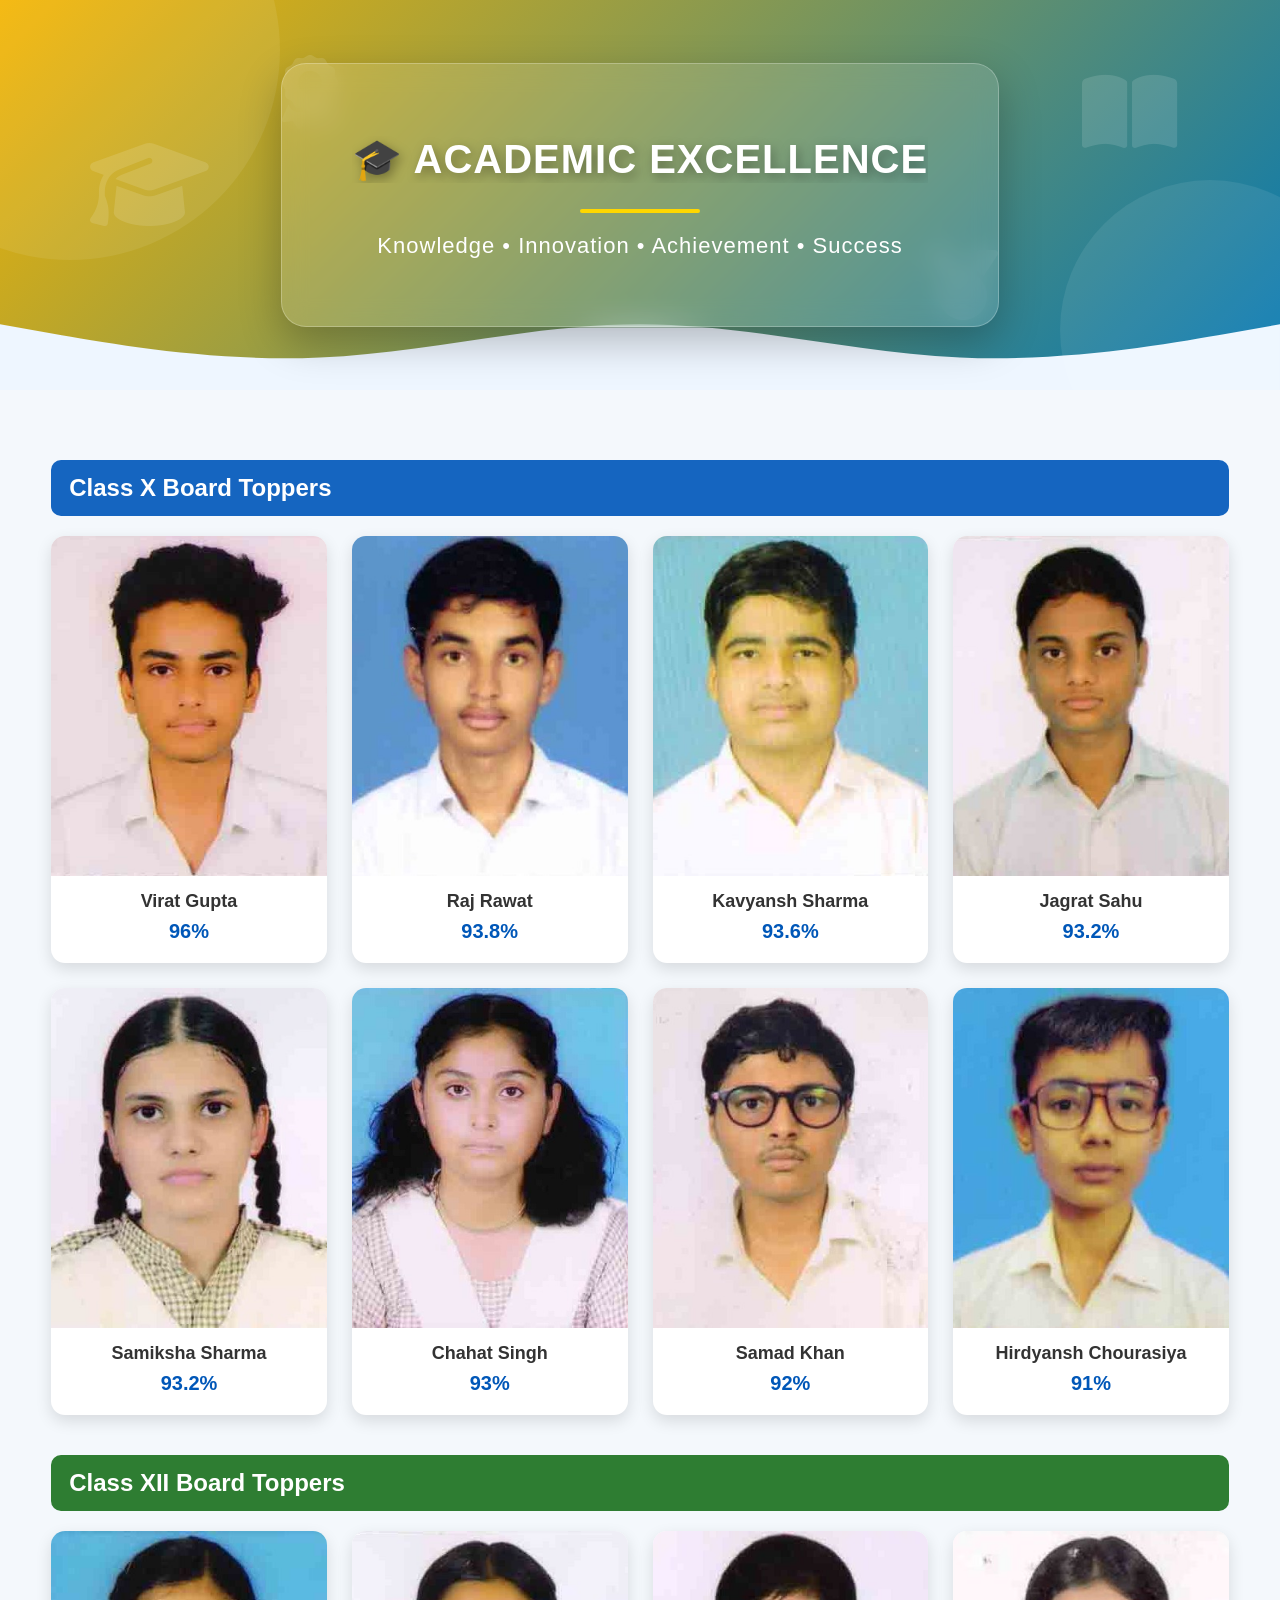
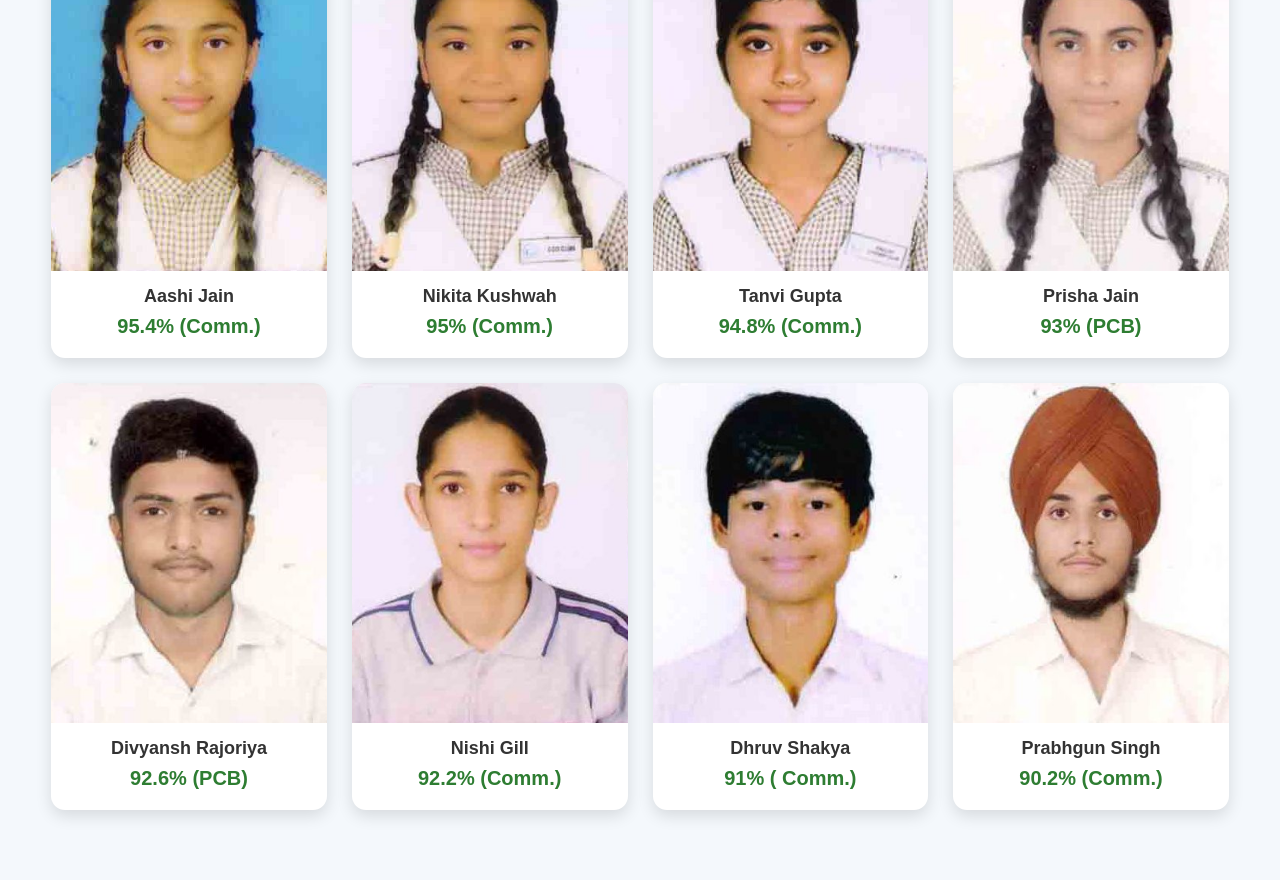
==== Achievements.html @ 6c7ca2c3 "Update Achievements.html" ====
<!DOCTYPE html>
<html lang="en">
<head>
    <meta charset="UTF-8">
    <meta name="viewport" content="width=device-width, initial-scale=1.0">
    <title>Academic Excellence</title>
    
    <link rel="stylesheet" href="https://cdnjs.cloudflare.com/ajax/libs/font-awesome/6.7.2/css/all.min.css">
    
    <style>
        body {
            margin: 0;
            font-family: Arial, sans-serif;
            background: #f4f8fc;
        }
        /*=========================================
          ACADEMIC EXCELLENCE BANNER
        =========================================*/
        .banner{
            position:relative;
            height:390px;
            display:flex;
            justify-content:center;
            align-items:center;
            text-align:center;
            overflow:hidden;
            background:linear-gradient(
                -45deg,
                #001f54,
                #003b8e,
                #00509d,
                #0077b6,
                #f4b400);
            background-size:400% 400%;
            animation:gradient 12s ease infinite;
        }

        /* Decorative circles */
        .banner::before,
        .banner::after{
            content:"";
            position:absolute;
            border-radius:50%;
            background:rgba(255,255,255,.08);
        }
        .banner::before{
            width:420px;
            height:420px;
            left:-140px;
            top:-160px;
        }
        .banner::after{
            width:300px;
            height:300px;
            right:-80px;
            bottom:-90px;
        }

        /* Floating Icons */
        .icon{
            position:absolute;
            color:rgba(255,255,255,.13);
            animation:float 5s ease-in-out infinite;
        }
        .icon1{ font-size:95px; left:7%; top:35%; }
        .icon2{ font-size:85px; right:8%; top:18%; animation-delay:1.5s; }
        .icon3{ font-size:75px; left:22%; top:14%; animation-delay:2.5s; }
        .icon4{ font-size:70px; right:22%; bottom:18%; animation-delay:3s; }

        /* Glass Card */
        .banner-content{
            position:relative;
            z-index:10;
            background:rgba(255,255,255,.12);
            backdrop-filter:blur(12px);
            border:1px solid rgba(255,255,255,.25);
            border-radius:25px;
            padding:45px 70px;
            box-shadow:0 15px 40px rgba(0,0,0,.25);
        }
       .banner-content h1{
    color:#fff;
    font-size:clamp(18px, 5vw, 40px);
    font-weight:800;
    letter-spacing:1px;
    text-transform:uppercase;
    text-shadow:3px 4px 12px rgba(0,0,0,.35);

    white-space:nowrap;
    overflow:hidden;
    text-overflow:ellipsis;
}

.banner-content p{
    color:#fff;
    margin-top:18px;
    font-size:clamp(14px,2vw,22px);
    letter-spacing:1px;
    white-space:nowrap;
}
        .line{
            width:120px;
            height:4px;
            background:#FFD700;
            margin:20px auto;
            border-radius:20px;
        }

        /* Wave */
        .wave{
            position:absolute;
            bottom:0;
            left:0;
            width:100%;
        }

        /* Animations */
        @keyframes gradient{
            0%{ background-position:0% 50%; }
            50%{ background-position:100% 50%; }
            100%{ background-position:0% 50%; }
        }
        @keyframes float{
            0%,100%{ transform:translateY(0); }
            50%{ transform:translateY(-18px); }
        }

        /* Grid Layout */
        .container {
            width: 92%;
            margin: auto;
            padding: 30px 0;
        }
        .section {
            margin: 40px 0;
        }
        .section h2 {
            color: #fff;
            padding: 14px 18px;
            border-radius: 10px;
        }
        .blue h2 { background: #1565C0; }
        .green h2 { background: #2E7D32; }
        
        /*=========================
      RESPONSIVE GRID
=========================*/

/* Desktop - 4 cards */
.grid{
    display:grid;
    grid-template-columns:repeat(4,1fr);
    gap:25px;
}

/* Tablet - 3 cards */
@media (max-width:992px){

    .grid{
        grid-template-columns:repeat(3,1fr);
        gap:20px;
    }

}

/* Mobile - 2 cards */
@media (max-width:768px){

    .banner{
        height:300px;
    }

    .banner-content{
        width:90%;
        padding:25px;
    }

    .banner-content h1{
        font-size:38px;
    }

    .banner-content p{
        font-size:16px;
    }

    .icon{
        display:none;
    }

    .grid{
        grid-template-columns:repeat(2,1fr);
        gap:15px;
    }

    .card img{
        height:220px;
    }

    .card h3{
        font-size:15px;
    }

    .card .percentage{
        font-size:16px;
    }

}

/* Small Mobile - Still 2 cards */
@media (max-width:480px){

    .grid{
        grid-template-columns:repeat(2,1fr);
        gap:12px;
    }

    .card img{
        height:180px;
    }

    .card-details{
        padding:12px 8px;
    }

    .card h3{
        font-size:14px;
    }

    .card .percentage{
        font-size:15px;
    }

}

        /* Student Cards Updated for Full Portrait Pics */
        .card {
            background: #fff;
            border-radius: 14px;
            overflow: hidden;
            box-shadow: 0 6px 16px rgba(0,0,0,.12);
            transition: .3s;
            display: flex;
            flex-direction: column;
        }
        .card:hover {
            transform: translateY(-6px);
        }
        .card img {
            width: 100%;
            height: 340px; /* Increased height to give a full portrait look */
            object-fit: cover;
        }
        .card-details {
            padding: 15px 10px 20px;
            text-align: center;
        }
        .card h3 {
            margin: 0 0 8px 0;
            color: #333;
            font-size: 18px;
        }
        .card .percentage {
            font-size: 20px;
            font-weight: bold;
            color: #0057b8;
            margin: 0;
        }
        .green .card .percentage {
            color: #2E7D32; /* Match the green theme for Class XII */
        }

        /* Responsive Design */
        @media(max-width:992px){
            .grid {
                grid-template-columns: repeat(3, 1fr);
            }
        }
        @media (max-width: 768px) {
            .banner{ height:300px; }
            .banner-content{ width:90%; padding:25px; }
            .banner-content h1{ font-size:38px; }
            .banner-content p{ font-size:16px; }
            .icon{ display:none; }
            
            .grid {
                grid-template-columns: repeat(2, 1fr);
                gap: 15px;
            }
            .card img {
                height: 240px;
            }
            .card h3 {
                font-size: 15px;
            }
            .card .percentage {
                font-size: 16px;
            }
        }
        @media (max-width: 480px) {
            .grid {
                grid-template-columns: 1fr;
            }
        }
    </style>
</head>
<body>

<div class="banner">
    <i class="fa-solid fa-graduation-cap icon icon1"></i>
    <i class="fa-solid fa-book-open icon icon2"></i>
    <i class="fa-solid fa-award icon icon3"></i>
    <i class="fa-solid fa-medal icon icon4"></i>

    <div class="banner-content">
        <h1>🎓 Academic Excellence</h1>
        <div class="line"></div>
        <p>Knowledge • Innovation • Achievement • Success</p>
    </div>

    <svg class="wave" viewBox="0 0 1440 170">
        <path fill="#eef6ff" d="M0,96L60,106.7C120,117,240,139,360,133.3C480,128,600,96,720,96C840,96,960,128,1080,133.3C1200,139,1320,117,1380,106.7L1440,96L1440,170L0,170Z"></path>
    </svg>
</div>

<div class="container">
    
    <section class="section blue">
        <h2>Class X Board Toppers</h2>
        <div class="grid">
            
            <div class="card">
                <img src="Academics/1.jpeg" alt="Aashi Jain">
                <div class="card-details">
                    <h3>Virat Gupta</h3>
                    <p class="percentage">96%</p>
                </div>
            </div>

            <div class="card">
                <img src="Academics/2.jpeg" alt="Student 2">
                <div class="card-details">
                    <h3>Raj Rawat</h3>
                    <p class="percentage">93.8%</p>
                </div>
            </div>

            <div class="card">
                <img src="Academics/3.jpeg" alt="Student 3">
                <div class="card-details">
                    <h3>Kavyansh Sharma</h3>
                    <p class="percentage">93.6%</p>
                </div>
            </div>

            <div class="card">
                <img src="Academics/4.jpeg" alt="Student 4">
                <div class="card-details">
                    <h3>Jagrat Sahu</h3>
                    <p class="percentage">93.2%</p>
                </div>
            </div>

            <div class="card">
                <img src="Academics/5.jpeg" alt="Student 5">
                <div class="card-details">
                    <h3>Samiksha Sharma</h3>
                    <p class="percentage">93.2%</p>
                </div>
            </div>

            <div class="card">
                <img src="Academics/6.jpeg" alt="Student 6">
                <div class="card-details">
                    <h3>Chahat Singh</h3>
                    <p class="percentage">93%</p>
                </div>
            </div>

            <div class="card">
                <img src="Academics/7.jpeg" alt="Student 7">
                <div class="card-details">
                    <h3>Samad Khan</h3>
                    <p class="percentage">92%</p>
                </div>
            </div>

            <div class="card">
                <img src="Academics/8.jpeg" alt="Student 8">
                <div class="card-details">
                    <h3>Hirdyansh Chourasiya</h3>
                    <p class="percentage">91%</p>
                </div>
            </div>

        </div>
    </section>

    <section class="section green">
        <h2>Class XII Board Toppers</h2>
        <div class="grid">
            
            <div class="card">
                <img src="Academics/9.jpeg" alt="Student 9">
                <div class="card-details">
                    <h3>Aashi Jain</h3>
                    <p class="percentage">95.4% (Comm.)</p>
                </div>
            </div>

            <div class="card">
                <img src="Academics/10.jpeg" alt="Student 10">
                <div class="card-details">
                    <h3>Nikita Kushwah</h3>
                    <p class="percentage">95% (Comm.)</p>
                </div>
            </div>

            <div class="card">
                <img src="Academics/11.jpeg" alt="Student 11">
                <div class="card-details">
                    <h3>Tanvi Gupta</h3>
                    <p class="percentage">94.8% (Comm.)</p>
                </div>
            </div>

            <div class="card">
                <img src="Academics/12.jpeg" alt="Student 12">
                <div class="card-details">
                    <h3>Prisha Jain</h3>
                    <p class="percentage">93% (PCB)</p>
                </div>
            </div>

            <div class="card">
                <img src="Academics/13.jpeg" alt="Student 13">
                <div class="card-details">
                    <h3>Divyansh Rajoriya </h3>
                    <p class="percentage">92.6% (PCB)</p>
                </div>
            </div>

            <div class="card">
                <img src="Academics/14.jpeg" alt="Student 14">
                <div class="card-details">
                    <h3>Nishi Gill</h3>
                    <p class="percentage">92.2% (Comm.)</p>
                </div>
            </div>

            <div class="card">
                <img src="Academics/15.jpeg" alt="Student 15">
                <div class="card-details">
                    <h3>Dhruv Shakya</h3>
                    <p class="percentage">91% ( Comm.)</p>
                </div>
            </div>

            <div class="card">
                <img src="Academics/16.jpeg" alt="Student 16">
                <div class="card-details">
                    <h3>Prabhgun Singh</h3>
                    <p class="percentage">90.2% (Comm.)</p>
                </div>
            </div>

        </div>
    </section>

</div>

</body>
</html>
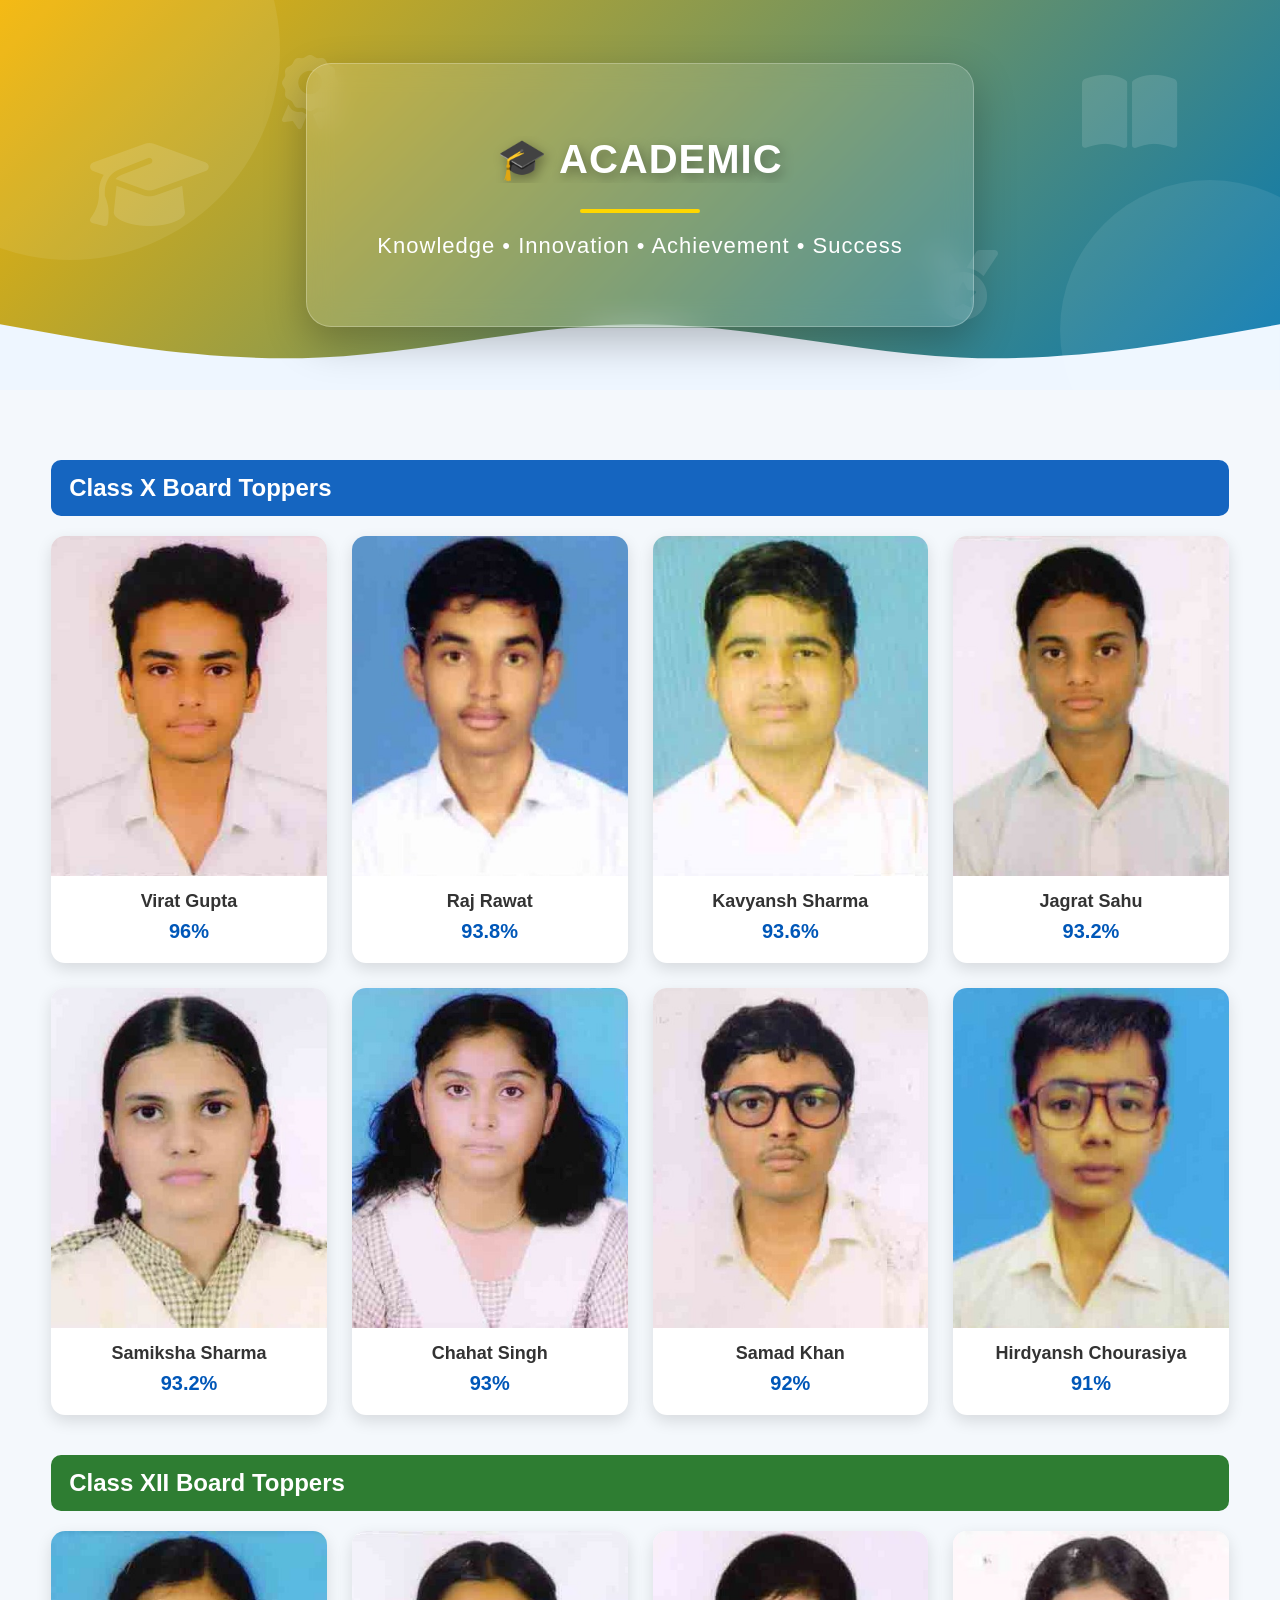
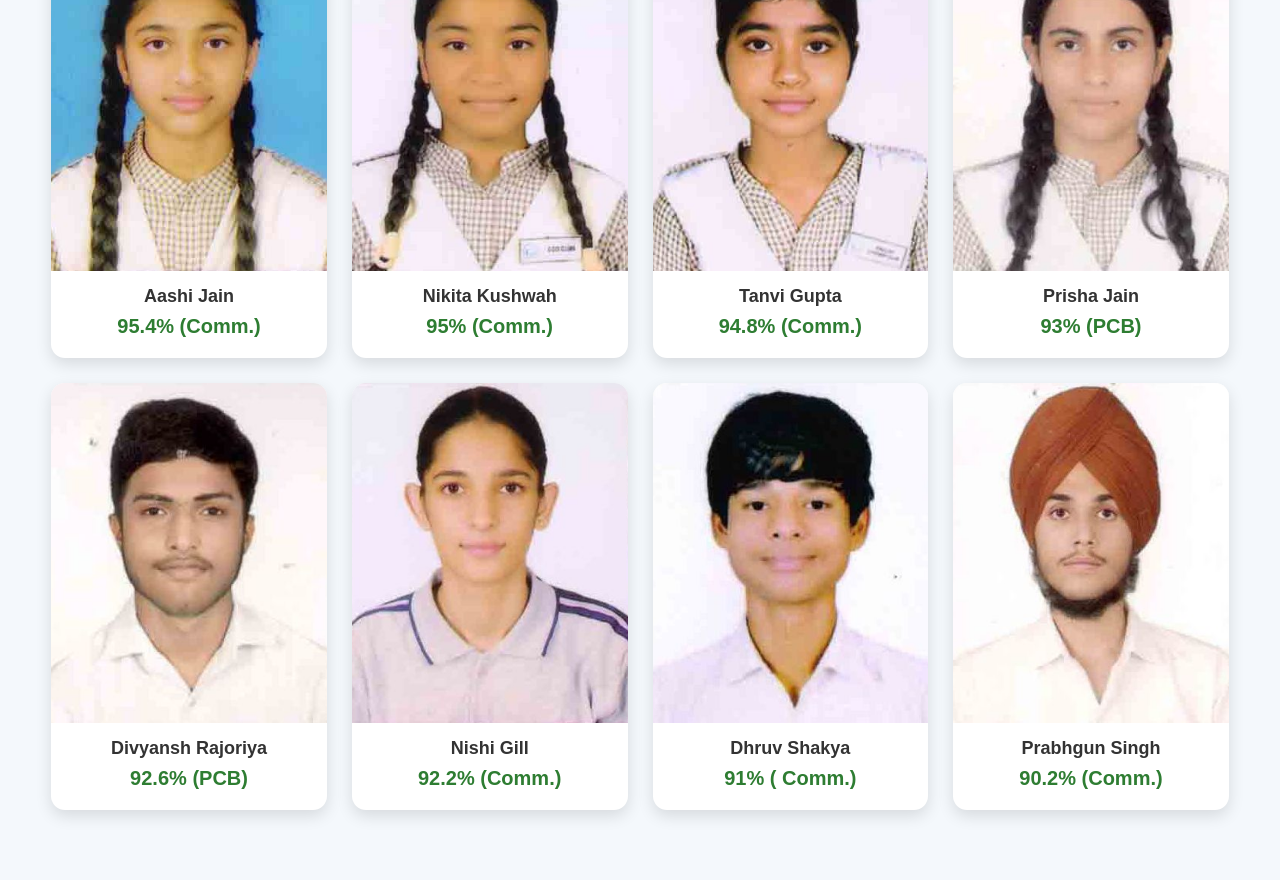
==== commit d248279f: "Update Achievements.html" ====
--- a/Achievements.html
+++ b/Achievements.html
@@ -312,7 +312,7 @@
     <i class="fa-solid fa-medal icon icon4"></i>
 
     <div class="banner-content">
-        <h1>🎓 Academic Excellence</h1>
+        <h1>🎓 Academic </h1>
         <div class="line"></div>
         <p>Knowledge • Innovation • Achievement • Success</p>
     </div>
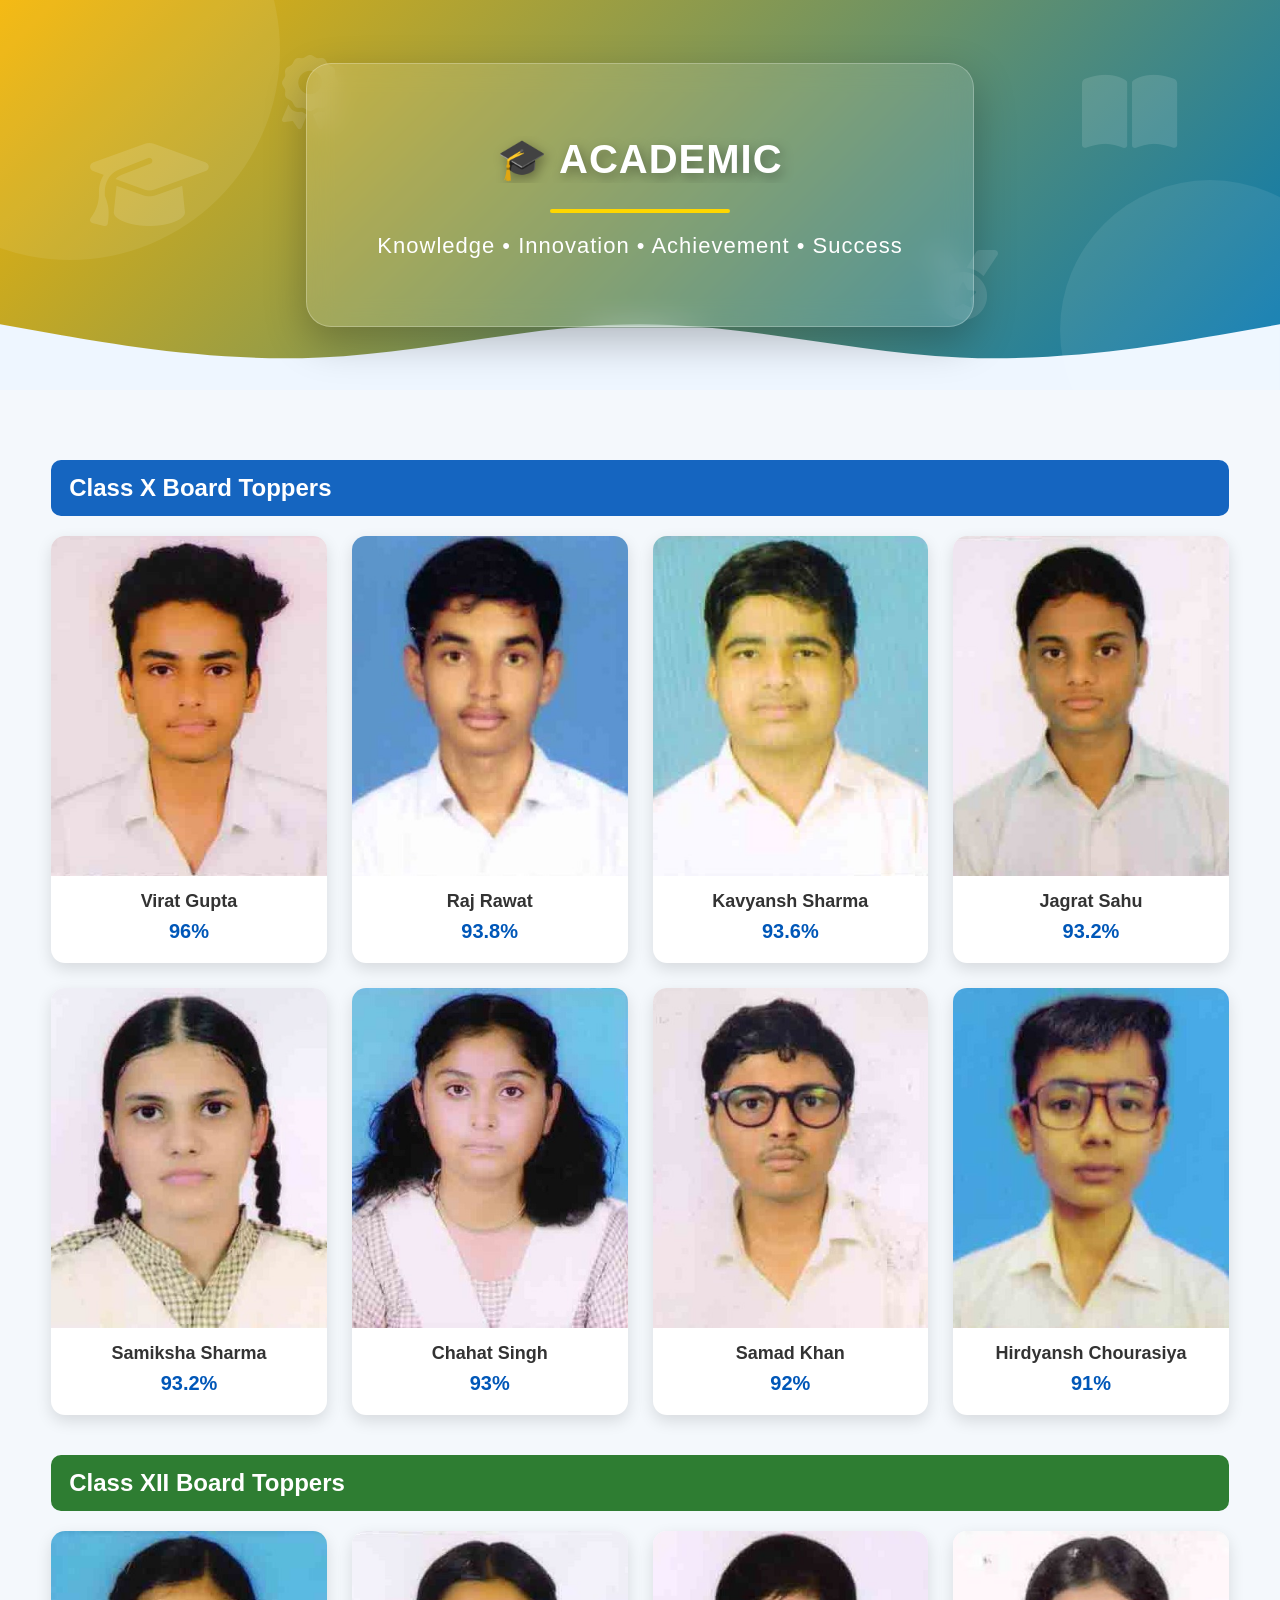
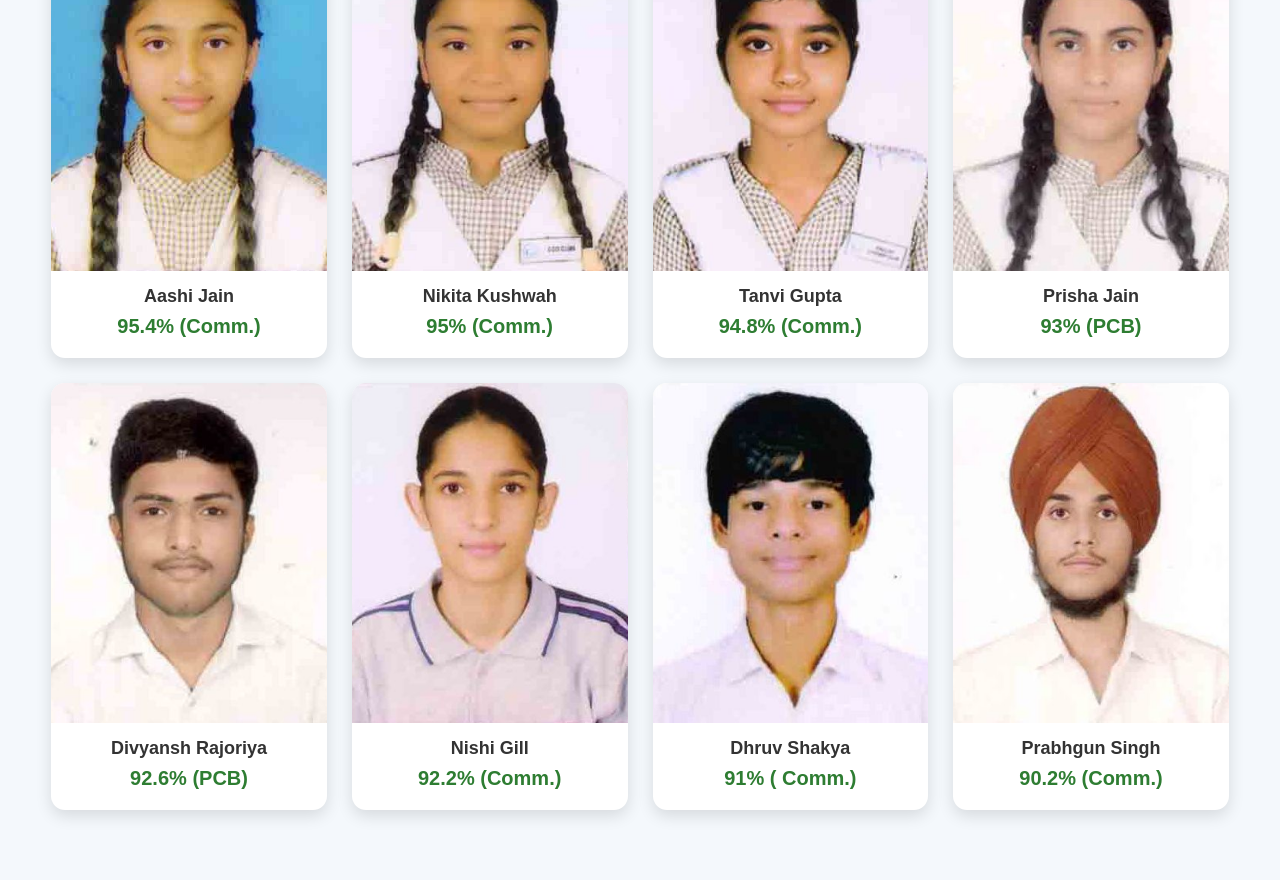
==== commit a6cbbe75: "Update Achievements.html" ====
--- a/Achievements.html
+++ b/Achievements.html
@@ -99,7 +99,7 @@
     white-space:nowrap;
 }
         .line{
-            width:120px;
+            width:180px;
             height:4px;
             background:#FFD700;
             margin:20px auto;
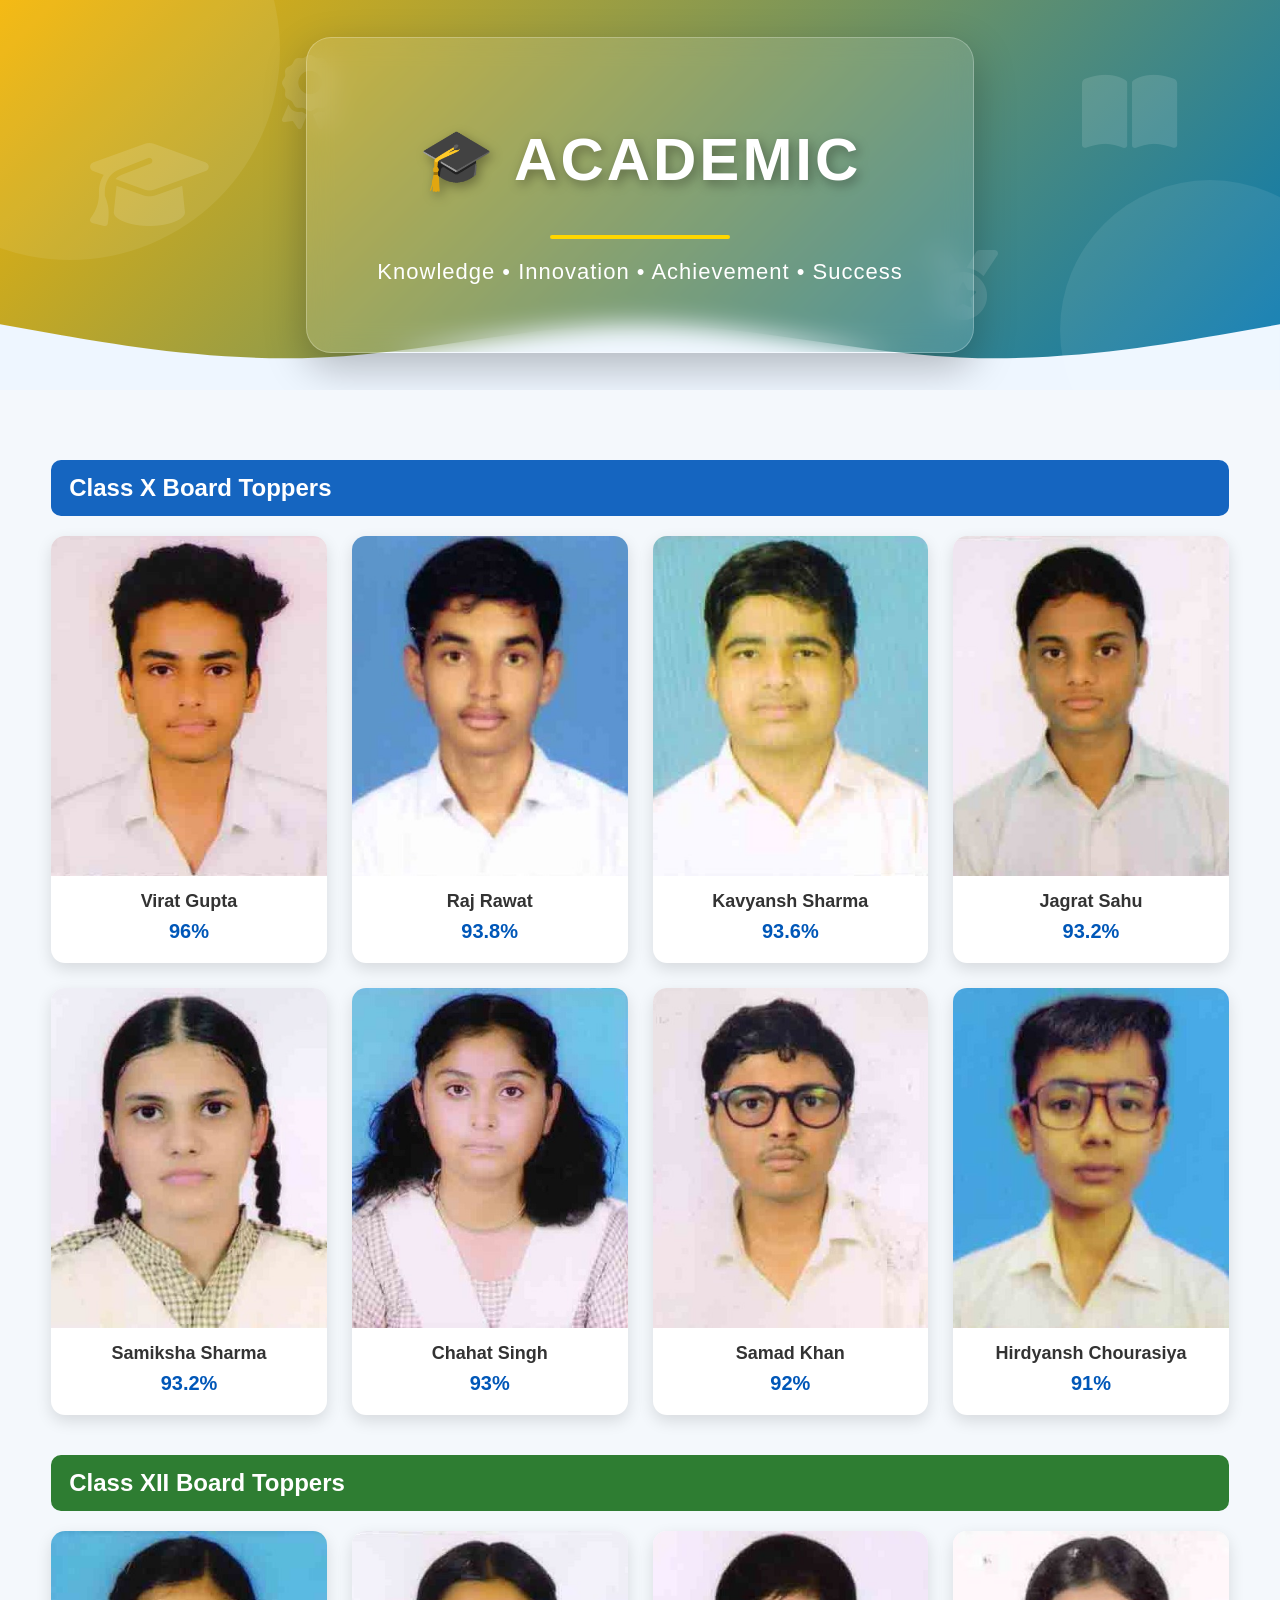
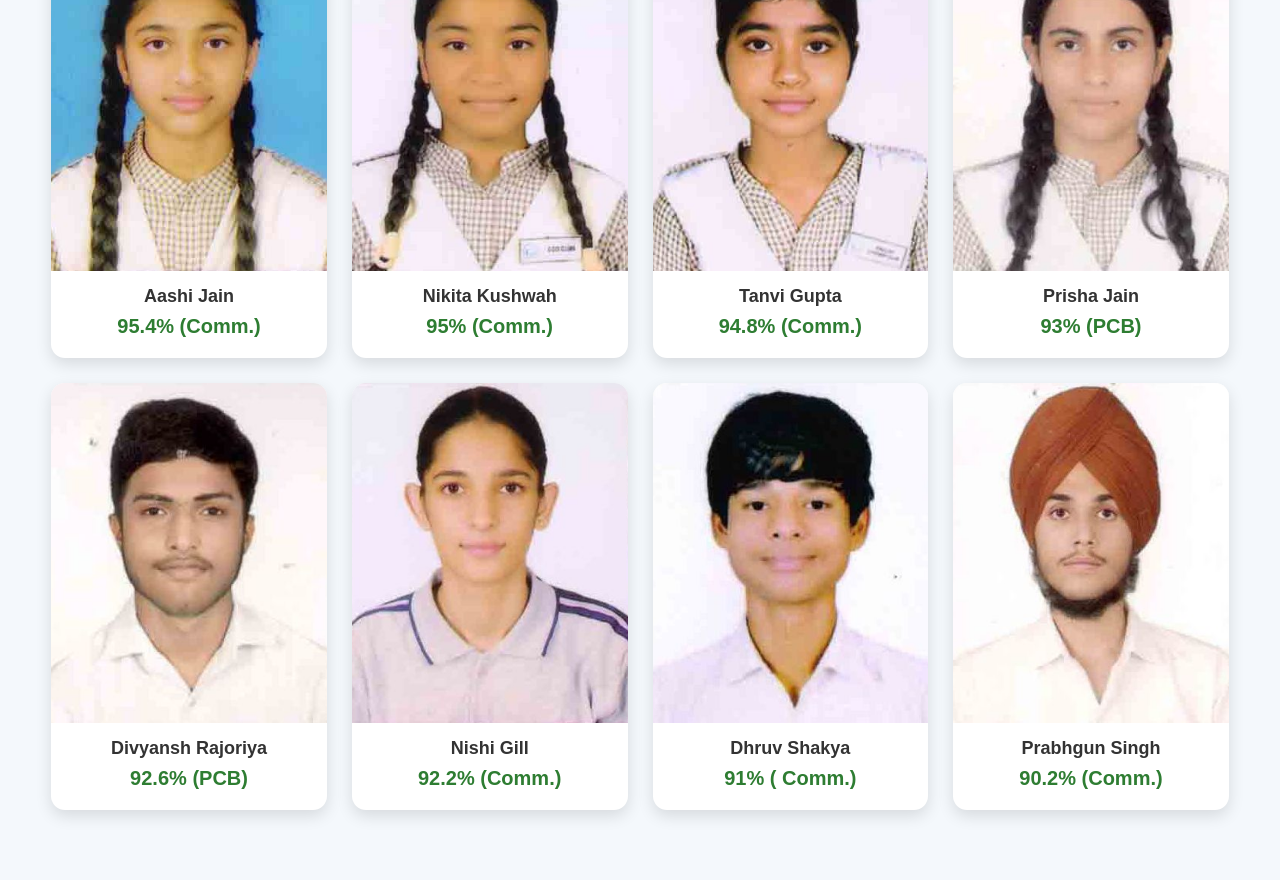
==== commit 0ea0cd67: "Update Achievements.html" ====
--- a/Achievements.html
+++ b/Achievements.html
@@ -78,27 +78,38 @@
             padding:45px 70px;
             box-shadow:0 15px 40px rgba(0,0,0,.25);
         }
-       .banner-content h1{
+      .banner-content h1{
+
     color:#fff;
-    font-size:clamp(18px, 5vw, 40px);
+
+    font-size:60px;
+
     font-weight:800;
+
+    letter-spacing:3px;
+
+    text-transform:uppercase;
+
+    text-shadow:3px 4px 12px rgba(0,0,0,.35);
+ white-space:nowrap;
+
+
+}
+
+.banner-content p{
+
+    color:#fff;
+
+    margin-top:18px;
+
+    font-size:22px;
+
     letter-spacing:1px;
-    text-transform:uppercase;
-    text-shadow:3px 4px 12px rgba(0,0,0,.35);
-
-    white-space:nowrap;
-    overflow:hidden;
-    text-overflow:ellipsis;
-}
-
-.banner-content p{
-    color:#fff;
-    margin-top:18px;
-    font-size:clamp(14px,2vw,22px);
-    letter-spacing:1px;
-    white-space:nowrap;
-}
-        .line{
+ white-space:nowrap;
+
+
+}
+.line{
             width:180px;
             height:4px;
             background:#FFD700;
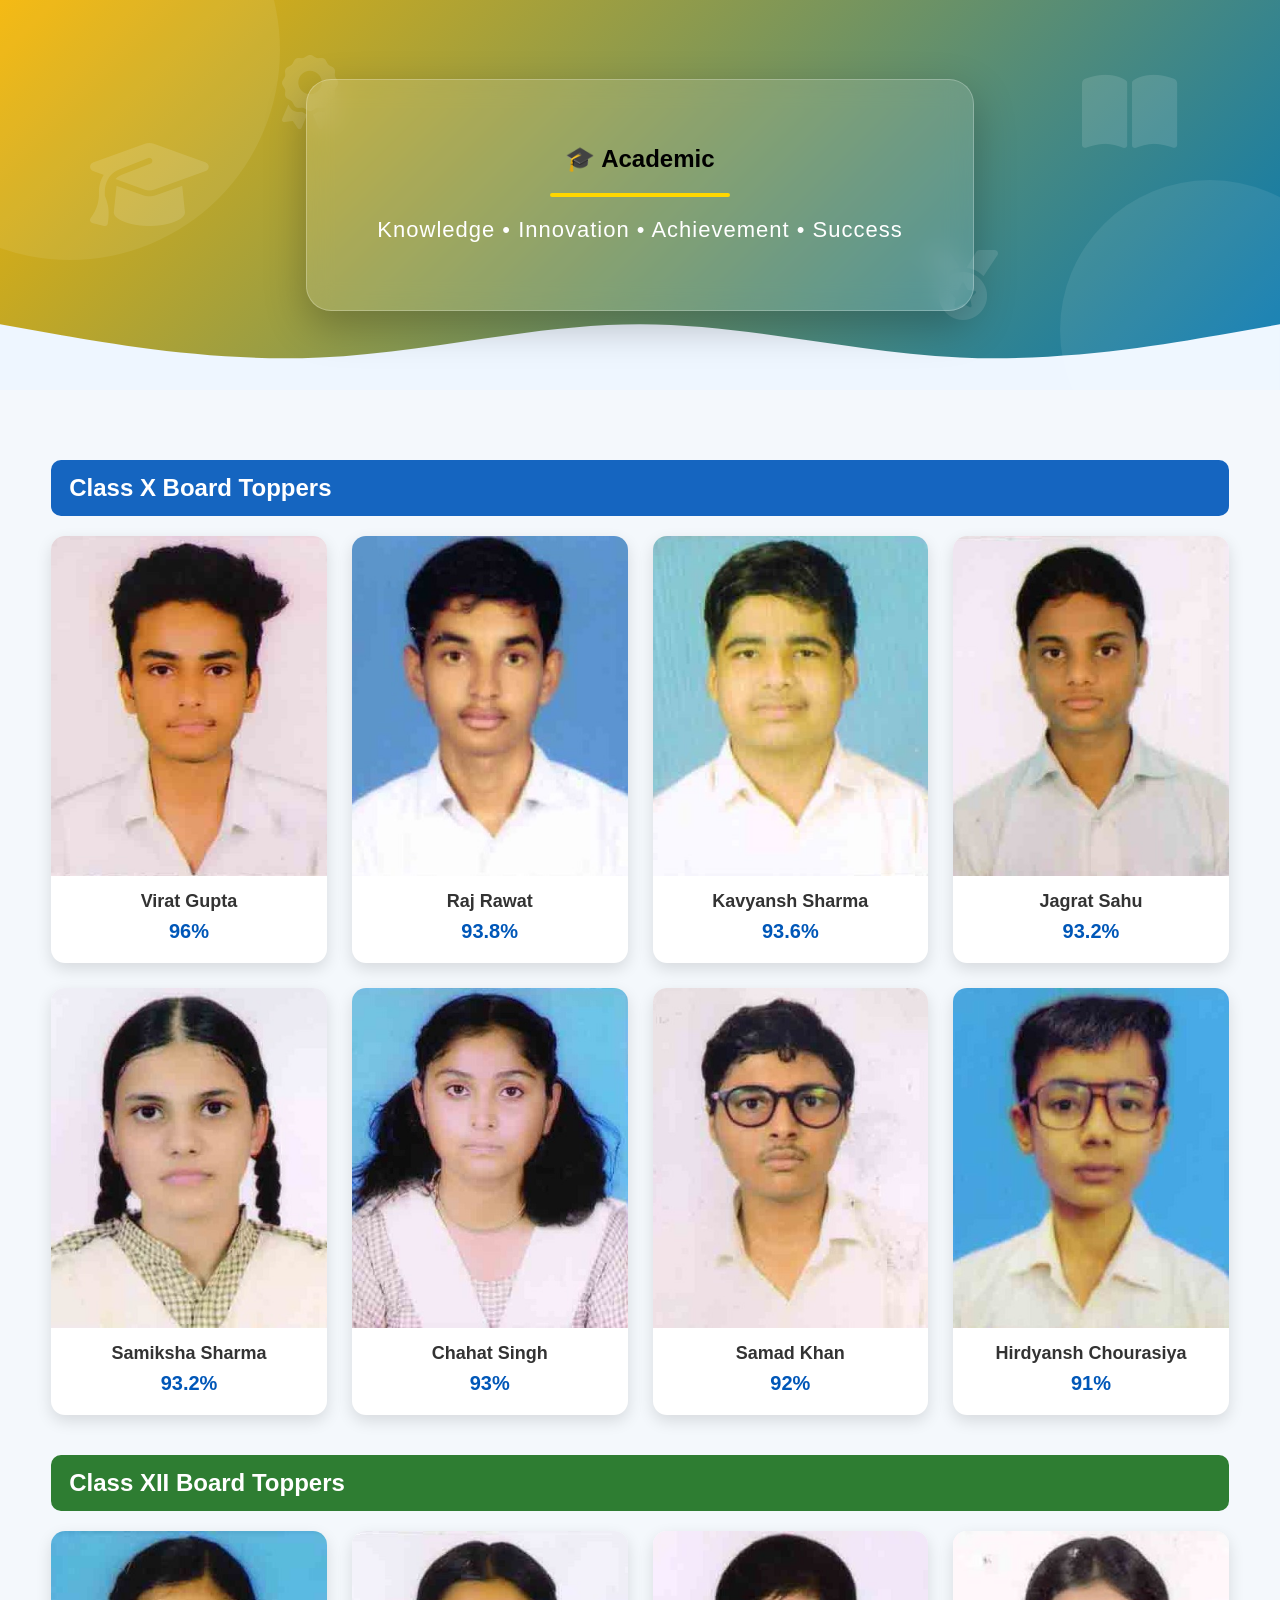
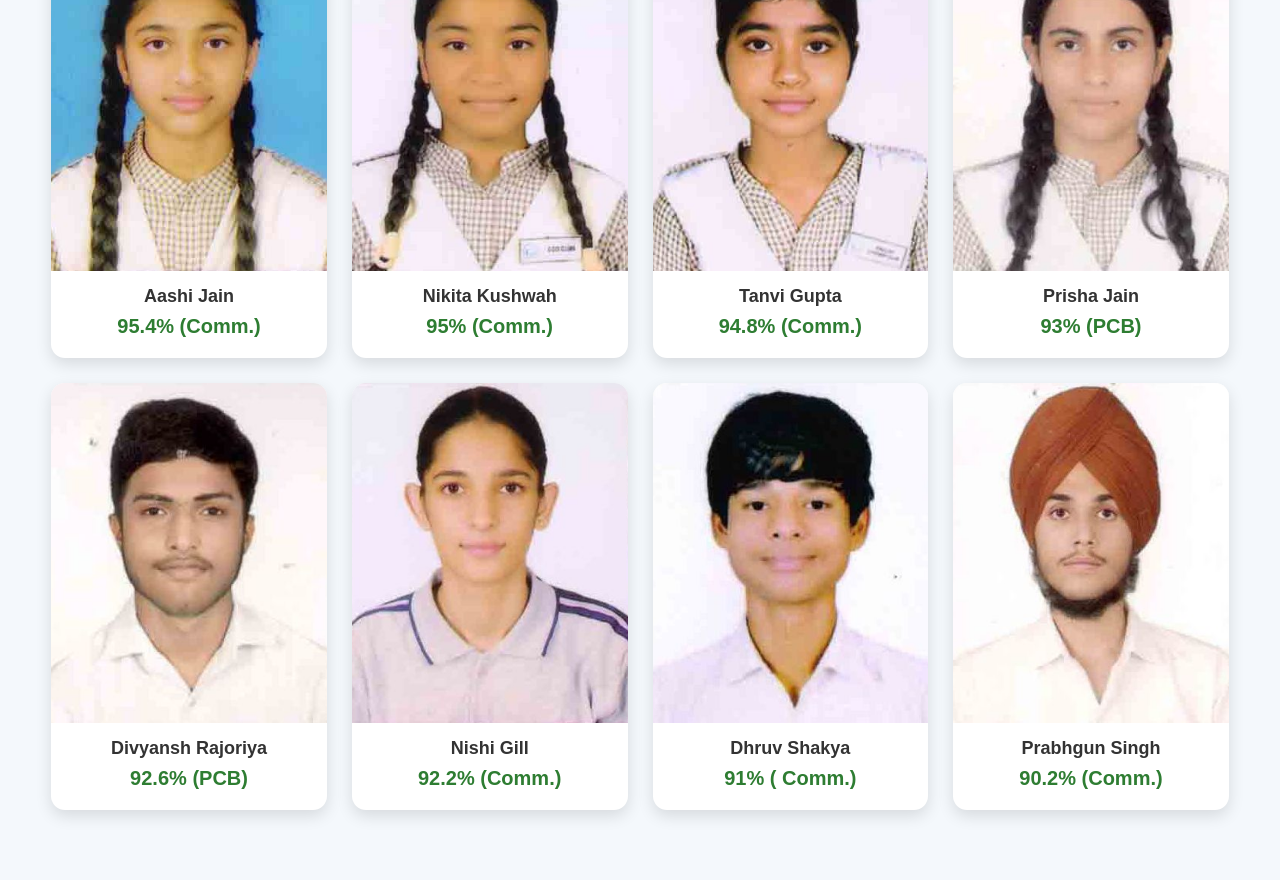
==== commit 683b0941: "Update Achievements.html" ====
--- a/Achievements.html
+++ b/Achievements.html
@@ -323,7 +323,7 @@
     <i class="fa-solid fa-medal icon icon4"></i>
 
     <div class="banner-content">
-        <h1>🎓 Academic </h1>
+        <h2>🎓 Academic </h2>
         <div class="line"></div>
         <p>Knowledge • Innovation • Achievement • Success</p>
     </div>
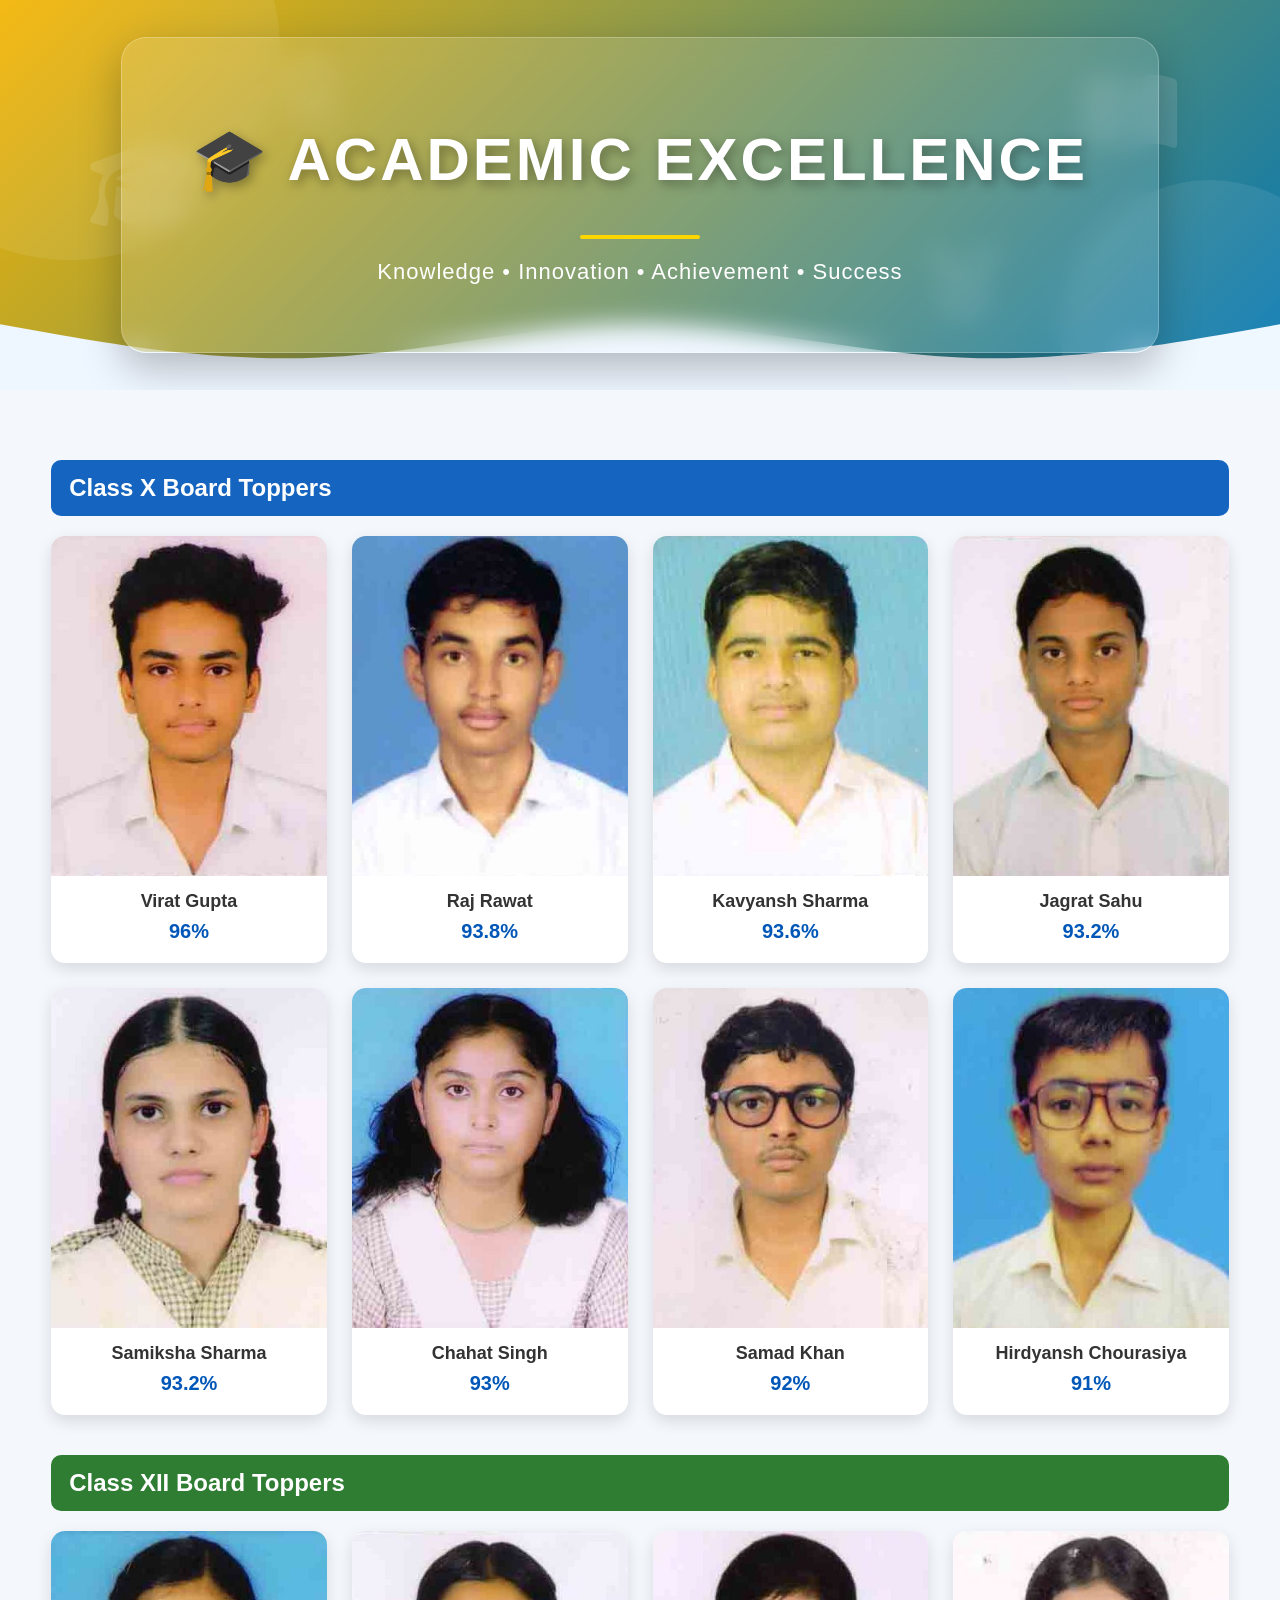
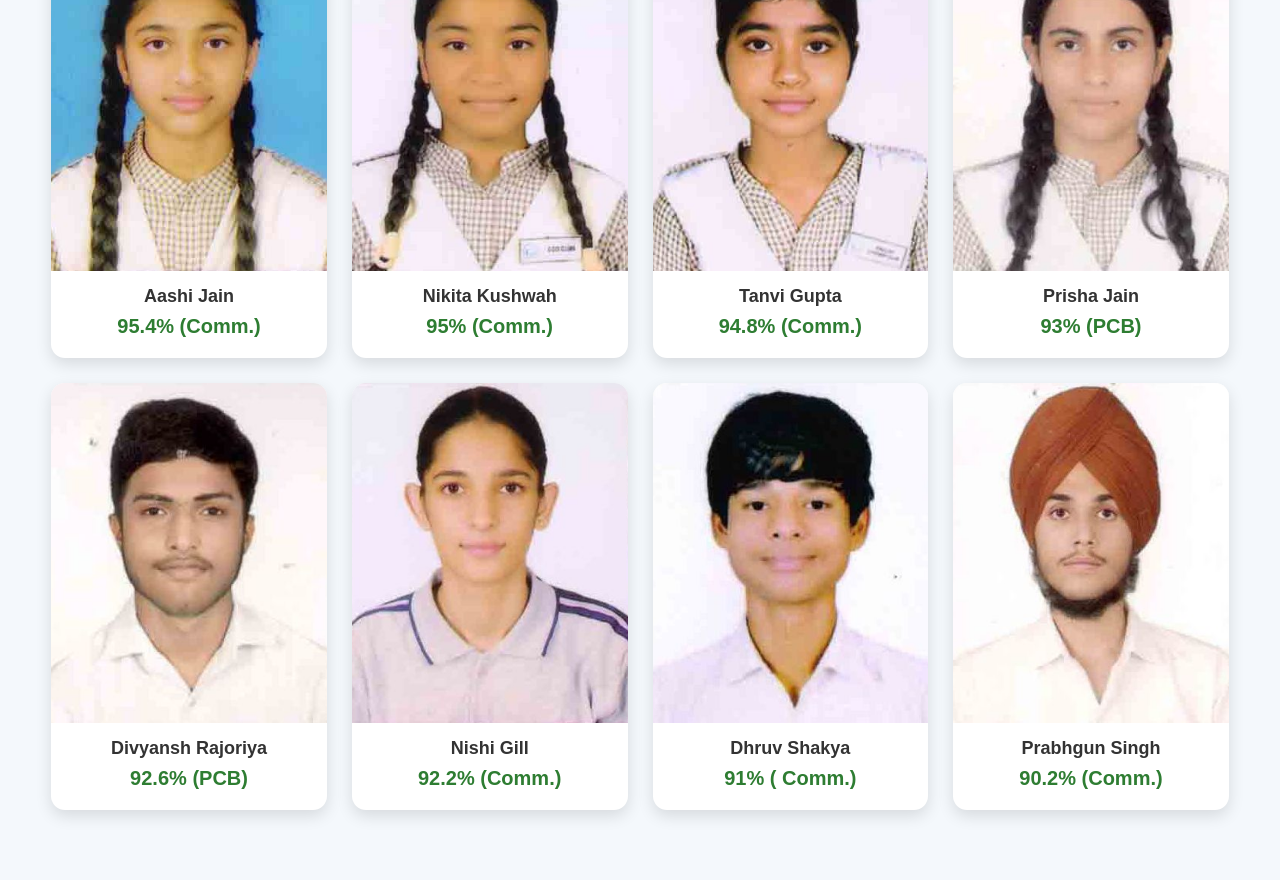
==== commit 728d59f0: "Add files via upload" ====
--- a/Achievements.html
+++ b/Achievements.html
@@ -78,7 +78,7 @@
             padding:45px 70px;
             box-shadow:0 15px 40px rgba(0,0,0,.25);
         }
-      .banner-content h1{
+        .banner-content h1{
 
     color:#fff;
 
@@ -109,8 +109,9 @@
 
 
 }
-.line{
-            width:180px;
+
+        .line{
+            width:120px;
             height:4px;
             background:#FFD700;
             margin:20px auto;
@@ -168,7 +169,7 @@
 @media (max-width:992px){
 
     .grid{
-        grid-template-columns:repeat(3,1fr);
+        grid-template-columns:repeat(4,1fr);
         gap:20px;
     }
 
@@ -199,7 +200,7 @@
     }
 
     .grid{
-        grid-template-columns:repeat(2,1fr);
+        grid-template-columns:repeat(4,1fr);
         gap:15px;
     }
 
@@ -221,7 +222,7 @@
 @media (max-width:480px){
 
     .grid{
-        grid-template-columns:repeat(2,1fr);
+        grid-template-columns:repeat(4,1fr);
         gap:12px;
     }
 
@@ -309,7 +310,7 @@
         }
         @media (max-width: 480px) {
             .grid {
-                grid-template-columns: 1fr;
+                grid-template-columns: repeat(4,1fr);
             }
         }
     </style>
@@ -323,7 +324,7 @@
     <i class="fa-solid fa-medal icon icon4"></i>
 
     <div class="banner-content">
-        <h2>🎓 Academic </h2>
+        <h1>🎓 Academic Excellence</h1>
         <div class="line"></div>
         <p>Knowledge • Innovation • Achievement • Success</p>
     </div>
@@ -480,4 +481,4 @@
 </div>
 
 </body>
-</html>
+</html>
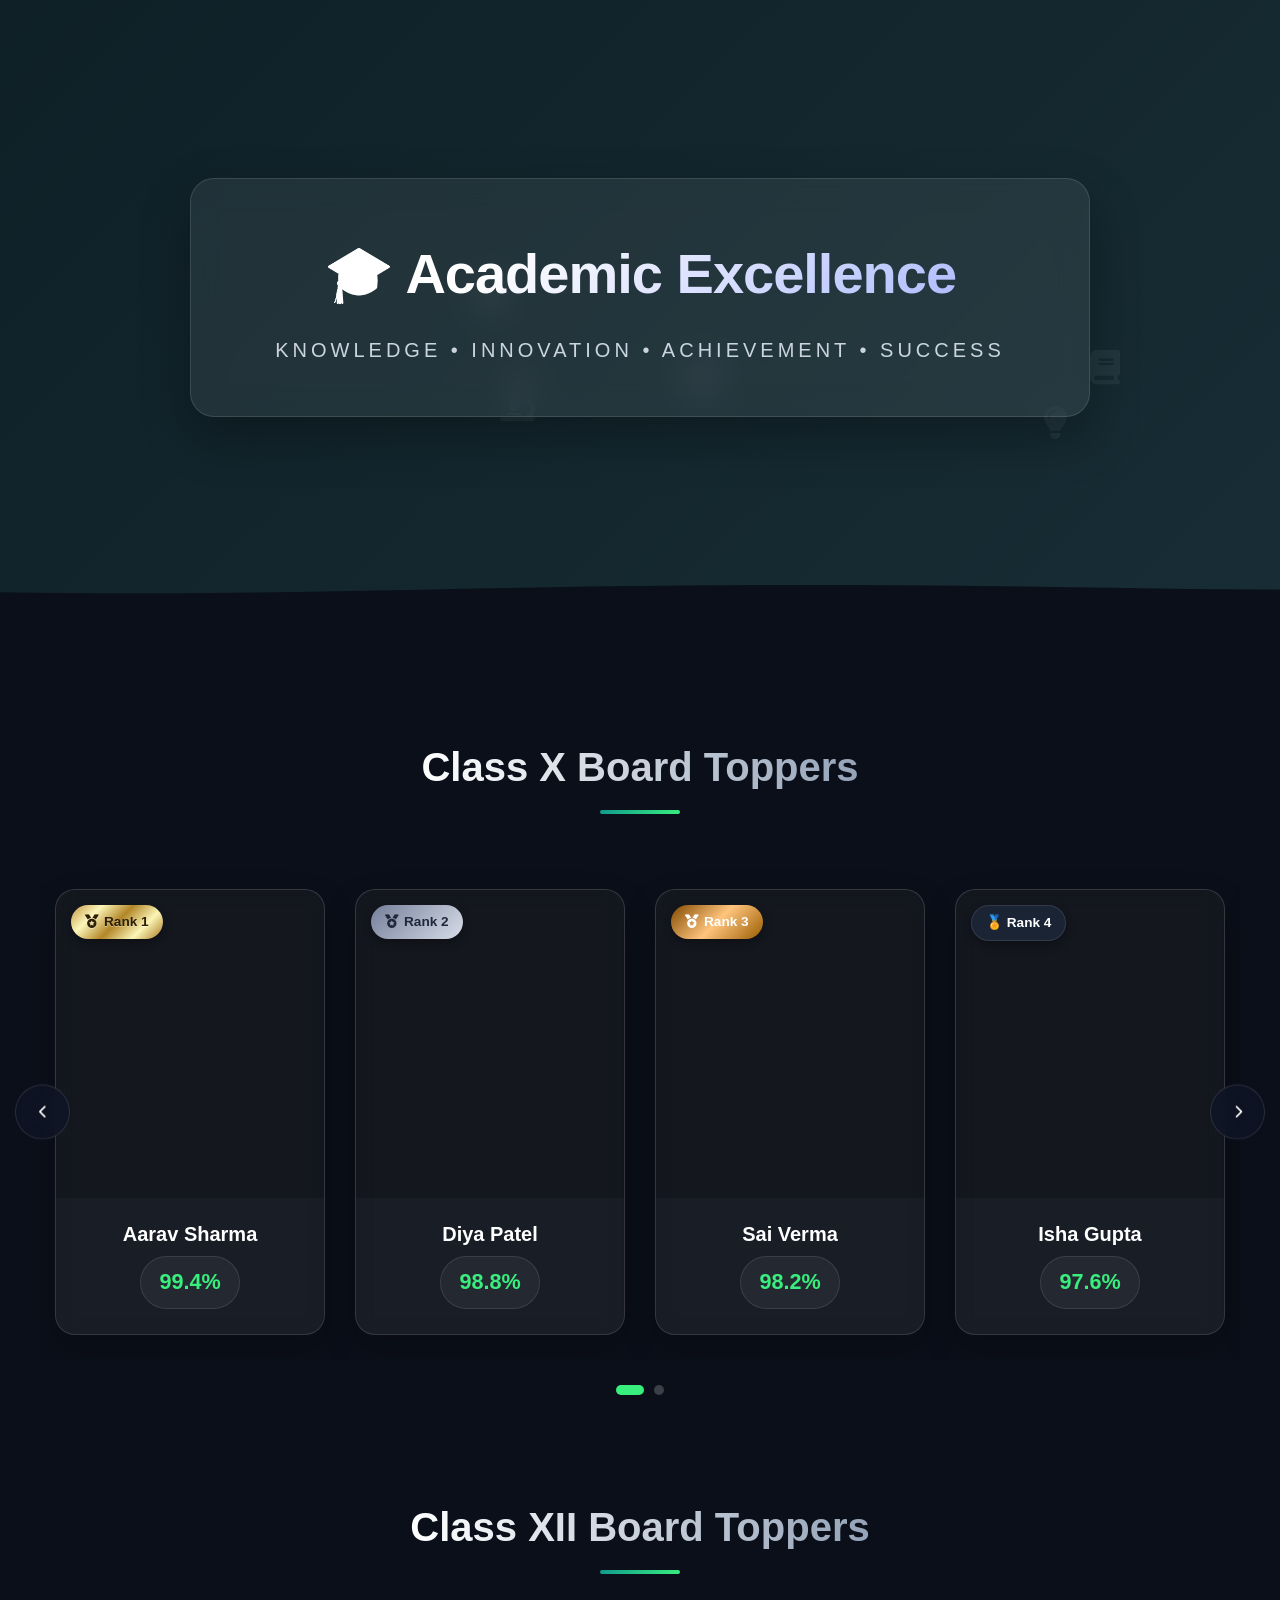
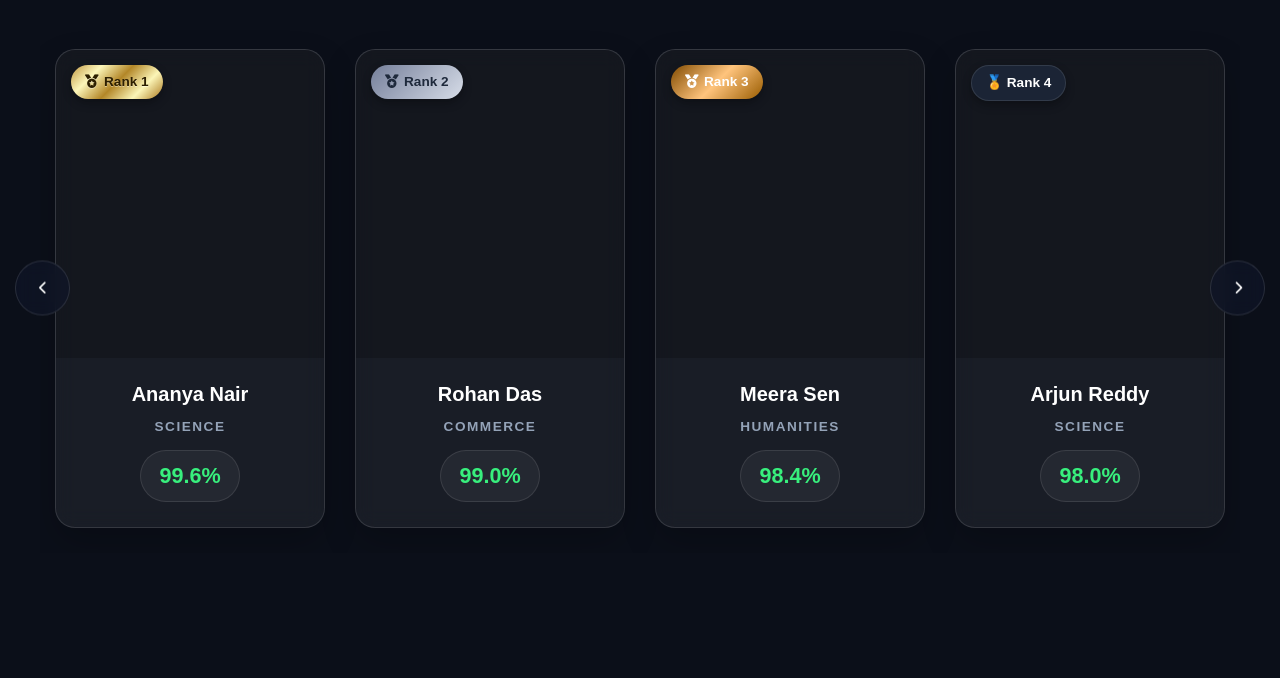
==== commit 60105a25: "Update Achievements.html" ====
--- a/Achievements.html
+++ b/Achievements.html
@@ -3,482 +3,924 @@
 <head>
     <meta charset="UTF-8">
     <meta name="viewport" content="width=device-width, initial-scale=1.0">
-    <title>Academic Excellence</title>
-    
-    <link rel="stylesheet" href="https://cdnjs.cloudflare.com/ajax/libs/font-awesome/6.7.2/css/all.min.css">
+    <title>Academic Excellence | Premium Showcase</title>
+    <!-- Font Awesome for premium icons -->
+    <link rel="stylesheet" href="https://cdnjs.cloudflare.com/ajax/libs/font-awesome/6.4.0/css/all.min.css">
     
     <style>
+        /* ==========================================
+           1. DESIGN TOKENS & VARIABLES
+        ========================================== */
+        :root {
+            --primary-grad: linear-gradient(135deg, #0f2027, #203a43, #2c5364);
+            --gold-grad: linear-gradient(135deg, #bf953f, #fcf6ba, #b38728, #fbf5b7, #aa771c);
+            --silver-grad: linear-gradient(135deg, #757f9a, #d7dde8);
+            --bronze-grad: linear-gradient(135deg, #804a00, #ffc47d, #995c00);
+            --accent-grad: linear-gradient(135deg, #11998e, #38ef7d);
+            --glass-bg: rgba(255, 255, 255, 0.06);
+            --glass-border: rgba(255, 255, 255, 0.12);
+            --card-shadow: 0 15px 35px rgba(0, 0, 0, 0.2);
+            --glow-shadow: 0 0 25px rgba(56, 239, 125, 0.35);
+            --text-main: #f5f7fa;
+            --text-dark: #1e293b;
+            --font-family: 'Segoe UI', Roboto, Helvetica, Arial, sans-serif;
+            --transition-smooth: all 0.4s cubic-bezier(0.25, 1, 0.5, 1);
+        }
+
+        /* ==========================================
+           2. RESET & BASE STYLES
+        ========================================== */
+        * {
+            margin: 0;
+            padding: 0;
+            box-sizing: border-box;
+            -webkit-tap-highlight-color: transparent;
+        }
+
         body {
-            margin: 0;
-            font-family: Arial, sans-serif;
-            background: #f4f8fc;
-        }
-        /*=========================================
-          ACADEMIC EXCELLENCE BANNER
-        =========================================*/
-        .banner{
-            position:relative;
-            height:390px;
-            display:flex;
-            justify-content:center;
-            align-items:center;
-            text-align:center;
-            overflow:hidden;
-            background:linear-gradient(
-                -45deg,
-                #001f54,
-                #003b8e,
-                #00509d,
-                #0077b6,
-                #f4b400);
-            background-size:400% 400%;
-            animation:gradient 12s ease infinite;
-        }
-
-        /* Decorative circles */
-        .banner::before,
-        .banner::after{
-            content:"";
-            position:absolute;
-            border-radius:50%;
-            background:rgba(255,255,255,.08);
-        }
-        .banner::before{
-            width:420px;
-            height:420px;
-            left:-140px;
-            top:-160px;
-        }
-        .banner::after{
-            width:300px;
-            height:300px;
-            right:-80px;
-            bottom:-90px;
-        }
-
-        /* Floating Icons */
-        .icon{
-            position:absolute;
-            color:rgba(255,255,255,.13);
-            animation:float 5s ease-in-out infinite;
-        }
-        .icon1{ font-size:95px; left:7%; top:35%; }
-        .icon2{ font-size:85px; right:8%; top:18%; animation-delay:1.5s; }
-        .icon3{ font-size:75px; left:22%; top:14%; animation-delay:2.5s; }
-        .icon4{ font-size:70px; right:22%; bottom:18%; animation-delay:3s; }
-
-        /* Glass Card */
-        .banner-content{
-            position:relative;
-            z-index:10;
-            background:rgba(255,255,255,.12);
-            backdrop-filter:blur(12px);
-            border:1px solid rgba(255,255,255,.25);
-            border-radius:25px;
-            padding:45px 70px;
-            box-shadow:0 15px 40px rgba(0,0,0,.25);
-        }
-        .banner-content h1{
-
-    color:#fff;
-
-    font-size:60px;
-
-    font-weight:800;
-
-    letter-spacing:3px;
-
-    text-transform:uppercase;
-
-    text-shadow:3px 4px 12px rgba(0,0,0,.35);
- white-space:nowrap;
-
-
-}
-
-.banner-content p{
-
-    color:#fff;
-
-    margin-top:18px;
-
-    font-size:22px;
-
-    letter-spacing:1px;
- white-space:nowrap;
-
-
-}
-
-        .line{
-            width:120px;
-            height:4px;
-            background:#FFD700;
-            margin:20px auto;
-            border-radius:20px;
-        }
-
-        /* Wave */
-        .wave{
-            position:absolute;
-            bottom:0;
-            left:0;
-            width:100%;
-        }
-
-        /* Animations */
-        @keyframes gradient{
-            0%{ background-position:0% 50%; }
-            50%{ background-position:100% 50%; }
-            100%{ background-position:0% 50%; }
-        }
-        @keyframes float{
-            0%,100%{ transform:translateY(0); }
-            50%{ transform:translateY(-18px); }
-        }
-
-        /* Grid Layout */
-        .container {
-            width: 92%;
-            margin: auto;
-            padding: 30px 0;
-        }
-        .section {
-            margin: 40px 0;
-        }
-        .section h2 {
-            color: #fff;
-            padding: 14px 18px;
-            border-radius: 10px;
-        }
-        .blue h2 { background: #1565C0; }
-        .green h2 { background: #2E7D32; }
-        
-        /*=========================
-      RESPONSIVE GRID
-=========================*/
-
-/* Desktop - 4 cards */
-.grid{
-    display:grid;
-    grid-template-columns:repeat(4,1fr);
-    gap:25px;
-}
-
-/* Tablet - 3 cards */
-@media (max-width:992px){
-
-    .grid{
-        grid-template-columns:repeat(4,1fr);
-        gap:20px;
-    }
-
-}
-
-/* Mobile - 2 cards */
-@media (max-width:768px){
-
-    .banner{
-        height:300px;
-    }
-
-    .banner-content{
-        width:90%;
-        padding:25px;
-    }
-
-    .banner-content h1{
-        font-size:38px;
-    }
-
-    .banner-content p{
-        font-size:16px;
-    }
-
-    .icon{
-        display:none;
-    }
-
-    .grid{
-        grid-template-columns:repeat(4,1fr);
-        gap:15px;
-    }
-
-    .card img{
-        height:220px;
-    }
-
-    .card h3{
-        font-size:15px;
-    }
-
-    .card .percentage{
-        font-size:16px;
-    }
-
-}
-
-/* Small Mobile - Still 2 cards */
-@media (max-width:480px){
-
-    .grid{
-        grid-template-columns:repeat(4,1fr);
-        gap:12px;
-    }
-
-    .card img{
-        height:180px;
-    }
-
-    .card-details{
-        padding:12px 8px;
-    }
-
-    .card h3{
-        font-size:14px;
-    }
-
-    .card .percentage{
-        font-size:15px;
-    }
-
-}
-
-        /* Student Cards Updated for Full Portrait Pics */
-        .card {
-            background: #fff;
-            border-radius: 14px;
+            font-family: var(--font-family);
+            background-color: #0b0f19;
+            color: var(--text-main);
+            overflow-x: hidden;
+            line-height: 1.6;
+        }
+
+        /* ==========================================
+           3. BACKGROUND PARTICLES & SHAPES
+        ========================================== */
+        .bg-particles {
+            position: fixed;
+            top: 0;
+            left: 0;
+            width: 100vw;
+            height: 100vh;
+            z-index: -1;
             overflow: hidden;
-            box-shadow: 0 6px 16px rgba(0,0,0,.12);
-            transition: .3s;
+            pointer-events: none;
+        }
+
+        .bubble {
+            position: absolute;
+            background: linear-gradient(135deg, rgba(255,255,255,0.03), rgba(255,255,255,0.01));
+            backdrop-filter: blur(5px);
+            border: 1px solid rgba(255,255,255,0.05);
+            border-radius: 50%;
+            animation: float Up 20s infinite linear;
+            bottom: -150px;
+        }
+
+        @keyframes floatUp {
+            0% { transform: translateY(0) rotate(0deg); opacity: 0; }
+            10% { opacity: 0.4; }
+            90% { opacity: 0.4; }
+            100% { transform: translateY(-120vh) rotate(360deg); opacity: 0; }
+        }
+
+        /* ==========================================
+           4. HERO BANNER
+        ========================================== */
+        .hero-banner {
+            position: relative;
+            min-height: 75vh;
+            display: flex;
+            align-items: center;
+            justify-content: center;
+            background: var(--primary-grad);
+            background-size: 400% 400%;
+            animation: gradientShift 15s ease infinite;
+            padding: 40px 20px 120px 20px;
+            overflow: hidden;
+            text-align: center;
+        }
+
+        @keyframes gradientShift {
+            0% { background-position: 0% 50%; }
+            50% { background-position: 100% 50%; }
+            100% { background-position: 0% 50%; }
+        }
+
+        .floating-icons i {
+            position: absolute;
+            color: rgba(255, 255, 255, 0.06);
+            animation: pulseIcon 6s infinite ease-in-out;
+            pointer-events: none;
+        }
+
+        @keyframes pulseIcon {
+            0%, 100% { transform: scale(1) translateY(0); opacity: 0.3; }
+            50% { transform: scale(1.15) translateY(-15px); opacity: 0.7; }
+        }
+
+        .glass-title-box {
+            background: rgba(255, 255, 255, 0.07);
+            backdrop-filter: blur(16px);
+            -webkit-backdrop-filter: blur(16px);
+            border: 1px solid var(--glass-border);
+            padding: 50px 80px;
+            border-radius: 24px;
+            box-shadow: 0 20px 50px rgba(0,0,0,0.3);
+            max-width: 900px;
+            width: 100%;
+            opacity: 0;
+            transform: translateY(40px);
+            animation: fadeInUp 1.2s cubic-bezier(0.25, 1, 0.5, 1) forwards 0.2s;
+        }
+
+        .glass-title-box h1 {
+            font-size: 3.5rem;
+            font-weight: 800;
+            margin-bottom: 15px;
+            letter-spacing: -1px;
+            background: linear-gradient(135deg, #ffffff 30%, #a5b4fc);
+            -webkit-background-clip: text;
+            -webkit-text-fill-color: transparent;
+        }
+
+        .glass-title-box p {
+            font-size: 1.25rem;
+            color: #cbd5e1;
+            text-transform: uppercase;
+            letter-spacing: 4px;
+            font-weight: 500;
+        }
+
+        .wave-bottom {
+            position: absolute;
+            bottom: 0;
+            left: 0;
+            width: 100%;
+            overflow: hidden;
+            line-height: 0;
+        }
+
+        .wave-bottom svg {
+            position: relative;
+            display: block;
+            width: calc(130% + 1.3px);
+            height: 90px;
+            transform: rotateY(180deg);
+        }
+
+        .wave-bottom .shape-fill {
+            fill: #0b0f19;
+        }
+
+        /* ==========================================
+           5. ACADEMIC SECTIONS & HEADINGS
+        ========================================== */
+        .section-container {
+            max-width: 1400px;
+            margin: 60px auto 100px auto;
+            padding: 0 40px;
+            opacity: 0;
+            transform: translateY(30px);
+            transition: var(--transition-smooth);
+        }
+
+        .section-container.visible {
+            opacity: 1;
+            transform: translateY(0);
+        }
+
+        .section-heading {
+            text-align: center;
+            margin-bottom: 50px;
+            position: relative;
+        }
+
+        .section-heading h2 {
+            font-size: 2.5rem;
+            font-weight: 700;
+            display: inline-block;
+            background: linear-gradient(to right, #fff, #94a3b8);
+            -webkit-background-clip: text;
+            -webkit-text-fill-color: transparent;
+            position: relative;
+            padding-bottom: 15px;
+        }
+
+        .section-heading h2::after {
+            content: '';
+            position: absolute;
+            bottom: 0;
+            left: 50%;
+            transform: translateX(-50%);
+            width: 80px;
+            height: 4px;
+            background: var(--accent-grad);
+            border-radius: 2px;
+        }
+
+        /* ==========================================
+           6. SLIDER / CAROUSEL FRAMEWORK
+        ========================================== */
+        .slider-wrapper {
+            position: relative;
+            display: flex;
+            align-items: center;
+            width: 100%;
+        }
+
+        .slider-container {
+            overflow: hidden;
+            width: 100%;
+            padding: 25px 0;
+            cursor: grab;
+        }
+
+        .slider-container:active {
+            cursor: grabbing;
+        }
+
+        .slider-track {
+            display: flex;
+            transition: transform 0.5s cubic-bezier(0.25, 1, 0.5, 1);
+            will-change: transform;
+        }
+
+        /* ==========================================
+           7. PREMIUM STUDENT CARDS
+        ========================================== */
+        .student-card-slide {
+            flex: 0 0 25%; /* Default: 4 items on Desktop */
+            padding: 0 15px;
+            box-sizing: border-box;
+        }
+
+        .student-card {
+            background: var(--glass-bg);
+            border: 1px solid var(--glass-border);
+            border-radius: 20px;
+            overflow: hidden;
+            position: relative;
+            box-shadow: var(--card-shadow);
+            transition: var(--transition-smooth);
+            text-align: center;
+            padding-bottom: 25px;
+            backdrop-filter: blur(10px);
+            -webkit-backdrop-filter: blur(10px);
             display: flex;
             flex-direction: column;
-        }
-        .card:hover {
-            transform: translateY(-6px);
-        }
-        .card img {
+            align-items: center;
+            height: 100%;
+        }
+
+        /* Card Hover Effects */
+        .student-card:hover {
+            transform: translateY(-12px) scale(1.02);
+            border-color: rgba(56, 239, 125, 0.4);
+            box-shadow: var(--glow-shadow);
+        }
+
+        /* Image Optimization Containers */
+        .img-container {
             width: 100%;
-            height: 340px; /* Increased height to give a full portrait look */
+            padding-top: 115%; /* Premium Golden Ratio-esque Aspect Ratio */
+            position: relative;
+            overflow: hidden;
+            background: rgba(0,0,0,0.2);
+        }
+
+        .img-container img {
+            position: absolute;
+            top: 0;
+            left: 0;
+            width: 100%;
+            height: 100%;
             object-fit: cover;
-        }
-        .card-details {
-            padding: 15px 10px 20px;
-            text-align: center;
-        }
-        .card h3 {
-            margin: 0 0 8px 0;
-            color: #333;
-            font-size: 18px;
-        }
-        .card .percentage {
-            font-size: 20px;
-            font-weight: bold;
-            color: #0057b8;
-            margin: 0;
-        }
-        .green .card .percentage {
-            color: #2E7D32; /* Match the green theme for Class XII */
-        }
-
-        /* Responsive Design */
-        @media(max-width:992px){
-            .grid {
-                grid-template-columns: repeat(3, 1fr);
-            }
-        }
+            transition: transform 0.6s cubic-bezier(0.25, 1, 0.5, 1), opacity 0.6s ease;
+            opacity: 0;
+        }
+
+        .img-container img.loaded {
+            opacity: 1;
+        }
+
+        .student-card:hover .img-container img {
+            transform: scale(1.08);
+        }
+
+        /* Rank Ribbons */
+        .rank-ribbon {
+            position: absolute;
+            top: 15px;
+            left: 15px;
+            padding: 6px 14px;
+            border-radius: 30px;
+            font-size: 0.85rem;
+            font-weight: 700;
+            color: #fff;
+            z-index: 2;
+            box-shadow: 0 4px 10px rgba(0,0,0,0.3);
+            display: flex;
+            align-items: center;
+            gap: 5px;
+        }
+
+        .rank-1 { background: var(--gold-grad); color: #2d1f00; text-shadow: 0 1px 0 rgba(255,255,255,0.4); }
+        .rank-2 { background: var(--silver-grad); color: #1e293b; }
+        .rank-3 { background: var(--bronze-grad); color: #fff; }
+        .rank-gen { background: rgba(30, 41, 59, 0.85); border: 1px solid rgba(255,255,255,0.1); }
+
+        /* Card Typography */
+        .info-container {
+            padding: 20px 15px 0 15px;
+            width: 100%;
+        }
+
+        .student-name {
+            font-size: 1.25rem;
+            font-weight: 600;
+            color: #ffffff;
+            margin-bottom: 6px;
+            white-space: nowrap;
+            overflow: hidden;
+            text-overflow: ellipsis;
+        }
+
+        .student-stream {
+            font-size: 0.85rem;
+            text-transform: uppercase;
+            letter-spacing: 1.5px;
+            color: #94a3b8;
+            font-weight: 600;
+            margin-bottom: 12px;
+        }
+
+        /* Percentage Badge */
+        .percentage-badge {
+            display: inline-block;
+            padding: 8px 18px;
+            background: rgba(255,255,255,0.05);
+            border: 1px solid rgba(255,255,255,0.1);
+            border-radius: 50px;
+            font-size: 1.35rem;
+            font-weight: 700;
+            color: #38ef7d;
+            transition: var(--transition-smooth);
+        }
+
+        .student-card:hover .percentage-badge {
+            background: var(--accent-grad);
+            color: #0b0f19;
+            box-shadow: 0 0 15px rgba(56, 239, 125, 0.5);
+            border-color: transparent;
+        }
+
+        /* ==========================================
+           8. NAVIGATION CONTROLS (Arrows & Dots)
+        ========================================== */
+        .nav-btn {
+            position: absolute;
+            top: 50%;
+            transform: translateY(-50%);
+            width: 55px;
+            height: 55px;
+            border-radius: 50%;
+            background: rgba(15, 23, 42, 0.6);
+            border: 1px solid var(--glass-border);
+            color: #fff;
+            display: flex;
+            align-items: center;
+            justify-content: center;
+            cursor: pointer;
+            z-index: 10;
+            transition: var(--transition-smooth);
+            backdrop-filter: blur(8px);
+            -webkit-backdrop-filter: blur(8px);
+        }
+
+        .nav-btn:hover {
+            background: var(--accent-grad);
+            color: #0b0f19;
+            box-shadow: 0 0 20px rgba(56, 239, 125, 0.4);
+            border-color: transparent;
+        }
+
+        .nav-btn.prev { left: -25px; }
+        .nav-btn.next { right: -25px; }
+
+        .pagination-dots {
+            display: flex;
+            justify-content: center;
+            gap: 10px;
+            margin-top: 25px;
+        }
+
+        .dot {
+            width: 10px;
+            height: 10px;
+            border-radius: 50%;
+            background: rgba(255,255,255,0.2);
+            cursor: pointer;
+            transition: var(--transition-smooth);
+        }
+
+        .dot.active {
+            background: #38ef7d;
+            width: 28px;
+            border-radius: 5px;
+        }
+
+        /* ==========================================
+           9. CORE ANIMATIONS
+        ========================================== */
+        @keyframes fadeInUp {
+            to {
+                opacity: 1;
+                transform: translateY(0);
+            }
+        }
+
+        /* ==========================================
+           10. MOBILE & TABLET RESPONSIVENESS
+        ========================================== */
+        @media (max-width: 1200px) {
+            .student-card-slide { flex: 0 0 33.333%; } /* 3 items on Tablet */
+            .glass-title-box { padding: 40px 40px; }
+            .glass-title-box h1 { font-size: 2.8rem; }
+        }
+
         @media (max-width: 768px) {
-            .banner{ height:300px; }
-            .banner-content{ width:90%; padding:25px; }
-            .banner-content h1{ font-size:38px; }
-            .banner-content p{ font-size:16px; }
-            .icon{ display:none; }
-            
-            .grid {
-                grid-template-columns: repeat(2, 1fr);
-                gap: 15px;
-            }
-            .card img {
-                height: 240px;
-            }
-            .card h3 {
-                font-size: 15px;
-            }
-            .card .percentage {
-                font-size: 16px;
-            }
-        }
-        @media (max-width: 480px) {
-            .grid {
-                grid-template-columns: repeat(4,1fr);
-            }
+            .student-card-slide { flex: 0 0 50%; } /* EXACTLY 2 items on Mobile */
+            .section-container { padding: 0 20px; margin: 40px auto 60px auto; }
+            .glass-title-box { padding: 30px 20px; }
+            .glass-title-box h1 { font-size: 2.1rem; }
+            .glass-title-box p { font-size: 0.95rem; letter-spacing: 2px; }
+            .nav-btn { display: none; } /* Rely on touch/swipe/dots on mobile */
+            .section-heading h2 { font-size: 1.85rem; }
         }
     </style>
 </head>
 <body>
 
-<div class="banner">
-    <i class="fa-solid fa-graduation-cap icon icon1"></i>
-    <i class="fa-solid fa-book-open icon icon2"></i>
-    <i class="fa-solid fa-award icon icon3"></i>
-    <i class="fa-solid fa-medal icon icon4"></i>
-
-    <div class="banner-content">
-        <h1>🎓 Academic Excellence</h1>
-        <div class="line"></div>
-        <p>Knowledge • Innovation • Achievement • Success</p>
-    </div>
-
-    <svg class="wave" viewBox="0 0 1440 170">
-        <path fill="#eef6ff" d="M0,96L60,106.7C120,117,240,139,360,133.3C480,128,600,96,720,96C840,96,960,128,1080,133.3C1200,139,1320,117,1380,106.7L1440,96L1440,170L0,170Z"></path>
-    </svg>
-</div>
-
-<div class="container">
-    
-    <section class="section blue">
-        <h2>Class X Board Toppers</h2>
-        <div class="grid">
+    <!-- Ambient Animation Particles -->
+    <div class="bg-particles" id="particlesContainer"></div>
+
+    <!-- Hero Banner -->
+    <header class="hero-banner">
+        <div class="floating-icons" id="floatingIcons"></div>
+        <div class="glass-title-box">
+            <h1>🎓 Academic Excellence</h1>
+            <p>Knowledge • Innovation • Achievement • Success</p>
+        </div>
+        <div class="wave-bottom">
+            <svg data-name="Layer 1" xmlns="http://www.w3.org/2000/svg" viewBox="0 0 1200 1200" preserveAspectRatio="none">
+                <path d="M985.66,92.83C906.67,72,823.78,31,743.84,14.19c-82.26-17.34-168.06-16.33-250.45.39-57.84,11.73-114,31.07-172,41.86A600.21,600.21,0,0,1,0,27.35V1200H1200V95.8C1132.19,118.92,1055.71,111.31,985.66,92.83Z" class="shape-fill"></path>
+            </svg>
+        </div>
+    </header>
+
+    <!-- MAIN ACADEMIC SHOWCASE CONTENT -->
+    <main>
+        
+        <!-- SECTION 1: CLASS X TOPPERS -->
+        <section class="section-container" id="section-class-x">
+            <div class="section-heading">
+                <h2>Class X Board Toppers</h2>
+            </div>
             
-            <div class="card">
-                <img src="Academics/1.jpeg" alt="Aashi Jain">
-                <div class="card-details">
-                    <h3>Virat Gupta</h3>
-                    <p class="percentage">96%</p>
+            <div class="slider-wrapper">
+                <button class="nav-btn prev" aria-label="Previous Slide"><i class="fas fa-chevron-left"></i></button>
+                <div class="slider-container" id="slider-x">
+                    <div class="slider-track">
+                        
+                        <!-- Card 1 -->
+                        <div class="student-card-slide">
+                            <div class="student-card">
+                                <div class="rank-ribbon rank-1"><i class="fas fa-medal"></i> Rank 1</div>
+                                <div class="img-container">
+                                    <img src="images/student1.jpg" alt="Aarav Sharma" loading="lazy">
+                                </div>
+                                <div class="info-container">
+                                    <h3 class="student-name">Aarav Sharma</h3>
+                                    <span class="percentage-badge">99.4%</span>
+                                </div>
+                            </div>
+                        </div>
+
+                        <!-- Card 2 -->
+                        <div class="student-card-slide">
+                            <div class="student-card">
+                                <div class="rank-ribbon rank-2"><i class="fas fa-medal"></i> Rank 2</div>
+                                <div class="img-container">
+                                    <img src="images/student2.jpg" alt="Diya Patel" loading="lazy">
+                                </div>
+                                <div class="info-container">
+                                    <h3 class="student-name">Diya Patel</h3>
+                                    <span class="percentage-badge">98.8%</span>
+                                </div>
+                            </div>
+                        </div>
+
+                        <!-- Card 3 -->
+                        <div class="student-card-slide">
+                            <div class="student-card">
+                                <div class="rank-ribbon rank-3"><i class="fas fa-medal"></i> Rank 3</div>
+                                <div class="img-container">
+                                    <img src="images/student3.jpg" alt="Sai Verma" loading="lazy">
+                                </div>
+                                <div class="info-container">
+                                    <h3 class="student-name">Sai Verma</h3>
+                                    <span class="percentage-badge">98.2%</span>
+                                </div>
+                            </div>
+                        </div>
+
+                        <!-- Card 4 -->
+                        <div class="student-card-slide">
+                            <div class="student-card">
+                                <div class="rank-ribbon rank-gen">🏅 Rank 4</div>
+                                <div class="img-container">
+                                    <img src="images/student4.jpg" alt="Isha Gupta" loading="lazy">
+                                </div>
+                                <div class="info-container">
+                                    <h3 class="student-name">Isha Gupta</h3>
+                                    <span class="percentage-badge">97.6%</span>
+                                </div>
+                            </div>
+                        </div>
+
+                        <!-- Card 5 -->
+                        <div class="student-card-slide">
+                            <div class="student-card">
+                                <div class="rank-ribbon rank-gen">🏅 Rank 5</div>
+                                <div class="img-container">
+                                    <img src="images/student5.jpg" alt="Kabir Mehta" loading="lazy">
+                                </div>
+                                <div class="info-container">
+                                    <h3 class="student-name">Kabir Mehta</h3>
+                                    <span class="percentage-badge">97.4%</span>
+                                </div>
+                            </div>
+                        </div>
+
+                    </div>
                 </div>
+                <button class="nav-btn next" aria-label="Next Slide"><i class="fas fa-chevron-right"></i></button>
             </div>
-
-            <div class="card">
-                <img src="Academics/2.jpeg" alt="Student 2">
-                <div class="card-details">
-                    <h3>Raj Rawat</h3>
-                    <p class="percentage">93.8%</p>
+            <div class="pagination-dots"></div>
+        </section>
+
+
+        <!-- SECTION 2: CLASS XII TOPPERS -->
+        <section class="section-container" id="section-class-xii">
+            <div class="section-heading">
+                <h2>Class XII Board Toppers</h2>
+            </div>
+            
+            <div class="slider-wrapper">
+                <button class="nav-btn prev" aria-label="Previous Slide"><i class="fas fa-chevron-left"></i></button>
+                <div class="slider-container" id="slider-xii">
+                    <div class="slider-track">
+                        
+                        <!-- Card 1 -->
+                        <div class="student-card-slide">
+                            <div class="student-card">
+                                <div class="rank-ribbon rank-1"><i class="fas fa-medal"></i> Rank 1</div>
+                                <div class="img-container">
+                                    <img src="images/student6.jpg" alt="Ananya Nair" loading="lazy">
+                                </div>
+                                <div class="info-container">
+                                    <h3 class="student-name">Ananya Nair</h3>
+                                    <div class="student-stream">Science</div>
+                                    <span class="percentage-badge">99.6%</span>
+                                </div>
+                            </div>
+                        </div>
+
+                        <!-- Card 2 -->
+                        <div class="student-card-slide">
+                            <div class="student-card">
+                                <div class="rank-ribbon rank-2"><i class="fas fa-medal"></i> Rank 2</div>
+                                <div class="img-container">
+                                    <img src="images/student7.jpg" alt="Rohan Das" loading="lazy">
+                                </div>
+                                <div class="info-container">
+                                    <h3 class="student-name">Rohan Das</h3>
+                                    <div class="student-stream">Commerce</div>
+                                    <span class="percentage-badge">99.0%</span>
+                                </div>
+                            </div>
+                        </div>
+
+                        <!-- Card 3 -->
+                        <div class="student-card-slide">
+                            <div class="student-card">
+                                <div class="rank-ribbon rank-3"><i class="fas fa-medal"></i> Rank 3</div>
+                                <div class="img-container">
+                                    <img src="images/student8.jpg" alt="Meera Sen" loading="lazy">
+                                </div>
+                                <div class="info-container">
+                                    <h3 class="student-name">Meera Sen</h3>
+                                    <div class="student-stream">Humanities</div>
+                                    <span class="percentage-badge">98.4%</span>
+                                </div>
+                            </div>
+                        </div>
+
+                        <!-- Card 4 -->
+                        <div class="student-card-slide">
+                            <div class="student-card">
+                                <div class="rank-ribbon rank-gen">🏅 Rank 4</div>
+                                <div class="img-container">
+                                    <img src="images/student9.jpg" alt="Arjun Reddy" loading="lazy">
+                                </div>
+                                <div class="info-container">
+                                    <h3 class="student-name">Arjun Reddy</h3>
+                                    <div class="student-stream">Science</div>
+                                    <span class="percentage-badge">98.0%</span>
+                                </div>
+                            </div>
+                        </div>
+
+                    </div>
                 </div>
+                <button class="nav-btn next" aria-label="Next Slide"><i class="fas fa-chevron-right"></i></button>
             </div>
-
-            <div class="card">
-                <img src="Academics/3.jpeg" alt="Student 3">
-                <div class="card-details">
-                    <h3>Kavyansh Sharma</h3>
-                    <p class="percentage">93.6%</p>
-                </div>
-            </div>
-
-            <div class="card">
-                <img src="Academics/4.jpeg" alt="Student 4">
-                <div class="card-details">
-                    <h3>Jagrat Sahu</h3>
-                    <p class="percentage">93.2%</p>
-                </div>
-            </div>
-
-            <div class="card">
-                <img src="Academics/5.jpeg" alt="Student 5">
-                <div class="card-details">
-                    <h3>Samiksha Sharma</h3>
-                    <p class="percentage">93.2%</p>
-                </div>
-            </div>
-
-            <div class="card">
-                <img src="Academics/6.jpeg" alt="Student 6">
-                <div class="card-details">
-                    <h3>Chahat Singh</h3>
-                    <p class="percentage">93%</p>
-                </div>
-            </div>
-
-            <div class="card">
-                <img src="Academics/7.jpeg" alt="Student 7">
-                <div class="card-details">
-                    <h3>Samad Khan</h3>
-                    <p class="percentage">92%</p>
-                </div>
-            </div>
-
-            <div class="card">
-                <img src="Academics/8.jpeg" alt="Student 8">
-                <div class="card-details">
-                    <h3>Hirdyansh Chourasiya</h3>
-                    <p class="percentage">91%</p>
-                </div>
-            </div>
-
-        </div>
-    </section>
-
-    <section class="section green">
-        <h2>Class XII Board Toppers</h2>
-        <div class="grid">
+            <div class="pagination-dots"></div>
+        </section>
+
+    </main>
+
+    <!-- ==========================================
+       VANILLA JAVASCRIPT ENGINE
+    ========================================== -->
+    <script>
+        document.addEventListener("DOMContentLoaded", () => {
+            initBackgroundAssets();
+            initLazyImageReveal();
+            initScrollAnimations();
             
-            <div class="card">
-                <img src="Academics/9.jpeg" alt="Student 9">
-                <div class="card-details">
-                    <h3>Aashi Jain</h3>
-                    <p class="percentage">95.4% (Comm.)</p>
-                </div>
-            </div>
-
-            <div class="card">
-                <img src="Academics/10.jpeg" alt="Student 10">
-                <div class="card-details">
-                    <h3>Nikita Kushwah</h3>
-                    <p class="percentage">95% (Comm.)</p>
-                </div>
-            </div>
-
-            <div class="card">
-                <img src="Academics/11.jpeg" alt="Student 11">
-                <div class="card-details">
-                    <h3>Tanvi Gupta</h3>
-                    <p class="percentage">94.8% (Comm.)</p>
-                </div>
-            </div>
-
-            <div class="card">
-                <img src="Academics/12.jpeg" alt="Student 12">
-                <div class="card-details">
-                    <h3>Prisha Jain</h3>
-                    <p class="percentage">93% (PCB)</p>
-                </div>
-            </div>
-
-            <div class="card">
-                <img src="Academics/13.jpeg" alt="Student 13">
-                <div class="card-details">
-                    <h3>Divyansh Rajoriya </h3>
-                    <p class="percentage">92.6% (PCB)</p>
-                </div>
-            </div>
-
-            <div class="card">
-                <img src="Academics/14.jpeg" alt="Student 14">
-                <div class="card-details">
-                    <h3>Nishi Gill</h3>
-                    <p class="percentage">92.2% (Comm.)</p>
-                </div>
-            </div>
-
-            <div class="card">
-                <img src="Academics/15.jpeg" alt="Student 15">
-                <div class="card-details">
-                    <h3>Dhruv Shakya</h3>
-                    <p class="percentage">91% ( Comm.)</p>
-                </div>
-            </div>
-
-            <div class="card">
-                <img src="Academics/16.jpeg" alt="Student 16">
-                <div class="card-details">
-                    <h3>Prabhgun Singh</h3>
-                    <p class="percentage">90.2% (Comm.)</p>
-                </div>
-            </div>
-
-        </div>
-    </section>
-
-</div>
-
+            // Build independent sliders
+            const sliderX = new PremiumSlider(document.getElementById('section-class-x'));
+            const sliderXII = new PremiumSlider(document.getElementById('section-class-xii'));
+        });
+
+        /* ==========================================
+           BACKGROUND & FLOATING DECORATIONS
+        ========================================== */
+        function initBackgroundAssets() {
+            const pContainer = document.getElementById('particlesContainer');
+            const particleCount = 15;
+            for(let i=0; i<particleCount; i++) {
+                const bubble = document.createElement('div');
+                bubble.classList.add('bubble');
+                const size = Math.random() * 60 + 20;
+                bubble.style.width = `${size}px`;
+                bubble.style.height = `${size}px`;
+                bubble.style.left = `${Math.random() * 100}vw`;
+                bubble.style.animationDuration = `${Math.random() * 12 + 10}s`;
+                bubble.style.animationDelay = `${Math.random() * 8}s`;
+                pContainer.appendChild(bubble);
+            }
+
+            const iconsContainer = document.getElementById('floatingIcons');
+            const iconClasses = ['fa-graduation-cap', 'fa-book', 'fa-award', 'fa-lightbulb', 'fa-microscope', 'fa-certificate'];
+            iconClasses.forEach(icon => {
+                const iTag = document.createElement('i');
+                iTag.className = `fas ${icon}`;
+                iTag.style.top = `${Math.random() * 60 + 10}%`;
+                iTag.style.left = `${Math.random() * 85 + 5}%`;
+                iTag.style.fontSize = `${Math.random() * 1.5 + 1.5}rem`;
+                iTag.style.animationDelay = `${Math.random() * 4}s`;
+                iconsContainer.appendChild(iTag);
+            });
+        }
+
+        /* ==========================================
+           LAZY LOADING IMAGES WITH SMOOTH REVEAL
+        ========================================== */
+        function initLazyImageReveal() {
+            const images = document.querySelectorAll('.img-container img');
+            const imgOptions = { threshold: 0.1, rootMargin: "0px 0px 20px 0px" };
+
+            const imgObserver = new IntersectionObserver((entries, observer) => {
+                entries.forEach(entry => {
+                    if (!entry.isIntersecting) return;
+                    const img = entry.target;
+                    img.src = img.getAttribute('src');
+                    img.onload = () => img.classList.add('loaded');
+                    observer.unobserve(img);
+                });
+            }, imgOptions);
+
+            images.forEach(img => imgObserver.observe(img));
+        }
+
+        /* ==========================================
+           SCROLL REVEAL ANIMATION MECHANISM
+        ========================================== */
+        function initScrollAnimations() {
+            const sections = document.querySelectorAll('.section-container');
+            const sectionOptions = { threshold: 0.08, rootMargin: "0px" };
+
+            const sectionObserver = new IntersectionObserver((entries, observer) => {
+                entries.forEach(entry => {
+                    if(entry.isIntersecting) {
+                        entry.target.classList.add('visible');
+                        // Micro-interaction waterfall for children cards
+                        const cards = entry.target.querySelectorAll('.student-card-slide');
+                        cards.forEach((card, idx) => {
+                            card.style.opacity = '0';
+                            card.style.transform = 'translateY(20px)';
+                            card.style.transition = `all 0.6s cubic-bezier(0.25, 1, 0.5, 1) ${idx * 0.1}s`;
+                            requestAnimationFrame(() => {
+                                card.style.opacity = '1';
+                                card.style.transform = 'translateY(0)';
+                            });
+                        });
+                        observer.unobserve(entry.target);
+                    }
+                });
+            }, sectionOptions);
+
+            sections.forEach(sec => sectionObserver.observe(sec));
+        }
+
+        /* ==========================================
+           ENCAPSULATED PREMIUM SLIDER ENGINE
+        ========================================== */
+        class PremiumSlider {
+            constructor(sectionElement) {
+                this.section = sectionElement;
+                this.container = sectionElement.querySelector('.slider-container');
+                this.track = sectionElement.querySelector('.slider-track');
+                this.slides = Array.from(sectionElement.querySelectorAll('.student-card-slide'));
+                this.btnPrev = sectionElement.querySelector('.nav-btn.prev');
+                this.btnNext = sectionElement.querySelector('.nav-btn.next');
+                this.dotsContainer = sectionElement.querySelector('.pagination-dots');
+
+                this.currentIndex = 0;
+                this.cardsVisible = 4;
+                this.isDragging = false;
+                this.startX = 0;
+                this.currentTranslate = 0;
+                this.prevTranslate = 0;
+                this.animationId = 0;
+                this.autoSlideTimer = null;
+
+                this.init();
+            }
+
+            init() {
+                this.updateCardsVisible();
+                this.buildPagination();
+                this.updateSliderPosition();
+
+                // Window Resize handling
+                window.addEventListener('resize', () => {
+                    this.updateCardsVisible();
+                    this.buildPagination();
+                    this.updateSliderPosition();
+                });
+
+                // Control Action Hookups
+                this.btnNext.addEventListener('click', () => this.nextSlide());
+                this.btnPrev.addEventListener('click', () => this.prevSlide());
+
+                // Slider Autoplay & Pause Conditions
+                this.startAutoplay();
+                this.container.addEventListener('mouseenter', () => this.stopAutoplay());
+                this.container.addEventListener('mouseleave', () => this.startAutoplay());
+
+                // Touch & Drag Support
+                this.container.addEventListener('mousedown', (e) => this.dragStart(e));
+                this.container.addEventListener('touchstart', (e) => this.dragStart(e), { passive: true });
+                this.container.addEventListener('mousemove', (e) => this.dragMove(e));
+                this.container.addEventListener('touchmove', (e) => this.dragMove(e), { passive: true });
+                this.container.addEventListener('mouseup', () => this.dragEnd());
+                this.container.addEventListener('mouseleave', () => { if(this.isDragging) this.dragEnd(); });
+                this.container.addEventListener('touchend', () => this.dragEnd());
+
+                // Accessibility Keyboard Navigation
+                window.addEventListener('keydown', (e) => {
+                    const rect = this.container.getBoundingClientRect();
+                    const inView = (rect.top >= 0 && rect.bottom <= window.innerHeight);
+                    if (inView) {
+                        if (e.key === 'ArrowRight') this.nextSlide();
+                        if (e.key === 'ArrowLeft') this.prevSlide();
+                    }
+                });
+            }
+
+            updateCardsVisible() {
+                const width = window.innerWidth;
+                if (width <= 768) this.cardsVisible = 2; // Fixed requirement: exactly 2
+                else if (width <= 1200) this.cardsVisible = 3;
+                else this.cardsVisible = 4;
+            }
+
+            getMaxIndex() {
+                return Math.max(0, this.slides.length - this.cardsVisible);
+            }
+
+            buildPagination() {
+                this.dotsContainer.innerHTML = '';
+                const totalDots = this.getMaxIndex() + 1;
+                
+                if (totalDots <= 1) return; // No dots required if all match scale layout
+
+                for (let i = 0; i < totalDots; i++) {
+                    const dot = document.createElement('div');
+                    dot.classList.add('dot');
+                    if (i === this.currentIndex) dot.classList.add('active');
+                    dot.addEventListener('click', () => this.goToIndex(i));
+                    this.dotsContainer.appendChild(dot);
+                }
+            }
+
+            updateDots() {
+                const dots = this.dotsContainer.querySelectorAll('.dot');
+                dots.forEach((dot, index) => {
+                    dot.classList.toggle('active', index === this.currentIndex);
+                });
+            }
+
+            updateSliderPosition() {
+                const cardWidth = this.container.offsetWidth / this.cardsVisible;
+                this.currentTranslate = -this.currentIndex * cardWidth;
+                this.prevTranslate = this.currentTranslate;
+                this.track.style.transform = `translateX(${this.currentTranslate}px)`;
+                this.updateDots();
+            }
+
+            nextSlide() {
+                const maxIdx = this.getMaxIndex();
+                if (this.currentIndex >= maxIdx) {
+                    this.currentIndex = 0; // Infinite loop back
+                } else {
+                    this.currentIndex++;
+                }
+                this.updateSliderPosition();
+            }
+
+            prevSlide() {
+                if (this.currentIndex === 0) {
+                    this.currentIndex = this.getMaxIndex(); // Infinite loop forward
+                } else {
+                    this.currentIndex--;
+                }
+                this.updateSliderPosition();
+            }
+
+            goToIndex(index) {
+                this.currentIndex = index;
+                this.updateSliderPosition();
+            }
+
+            startAutoplay() {
+                this.stopAutoplay();
+                this.autoSlideTimer = setInterval(() => this.nextSlide(), 2500);
+            }
+
+            stopAutoplay() {
+                if (this.autoSlideTimer) clearInterval(this.autoSlideTimer);
+            }
+
+            /* Touch / Drag Computations */
+            dragStart(e) {
+                this.isDragging = true;
+                this.startX = this.getPositionX(e);
+                this.stopAutoplay();
+                this.track.style.transition = 'none';
+                this.animationId = requestAnimationFrame(() => this.dragAnimation());
+            }
+
+            dragMove(e) {
+                if (!this.isDragging) return;
+                const currentX = this.getPositionX(e);
+                const diff = currentX - this.startX;
+                this.currentTranslate = this.prevTranslate + diff;
+            }
+
+            dragEnd() {
+                this.isDragging = false;
+                cancelAnimationFrame(this.animationId);
+                this.track.style.transition = 'transform 0.5s cubic-bezier(0.25, 1, 0.5, 1)';
+
+                const movedBy = this.currentTranslate - this.prevTranslate;
+                const cardWidth = this.container.offsetWidth / this.cardsVisible;
+                
+                // Threshold logic to register a full change step
+                if (movedBy < -cardWidth / 3) this.nextSlide();
+                else if (movedBy > cardWidth / 3) this.prevSlide();
+                else this.updateSliderPosition();
+
+                this.startAutoplay();
+            }
+
+            getPositionX(e) {
+                return e.type.includes('mouse') ? e.pageX : e.touches[0].clientX;
+            }
+
+            dragAnimation() {
+                if (this.isDragging) {
+                    this.track.style.transform = `translateX(${this.currentTranslate}px)`;
+                    requestAnimationFrame(() => this.dragAnimation());
+                }
+            }
+        }
+    </script>
 </body>
-</html>+</html>
